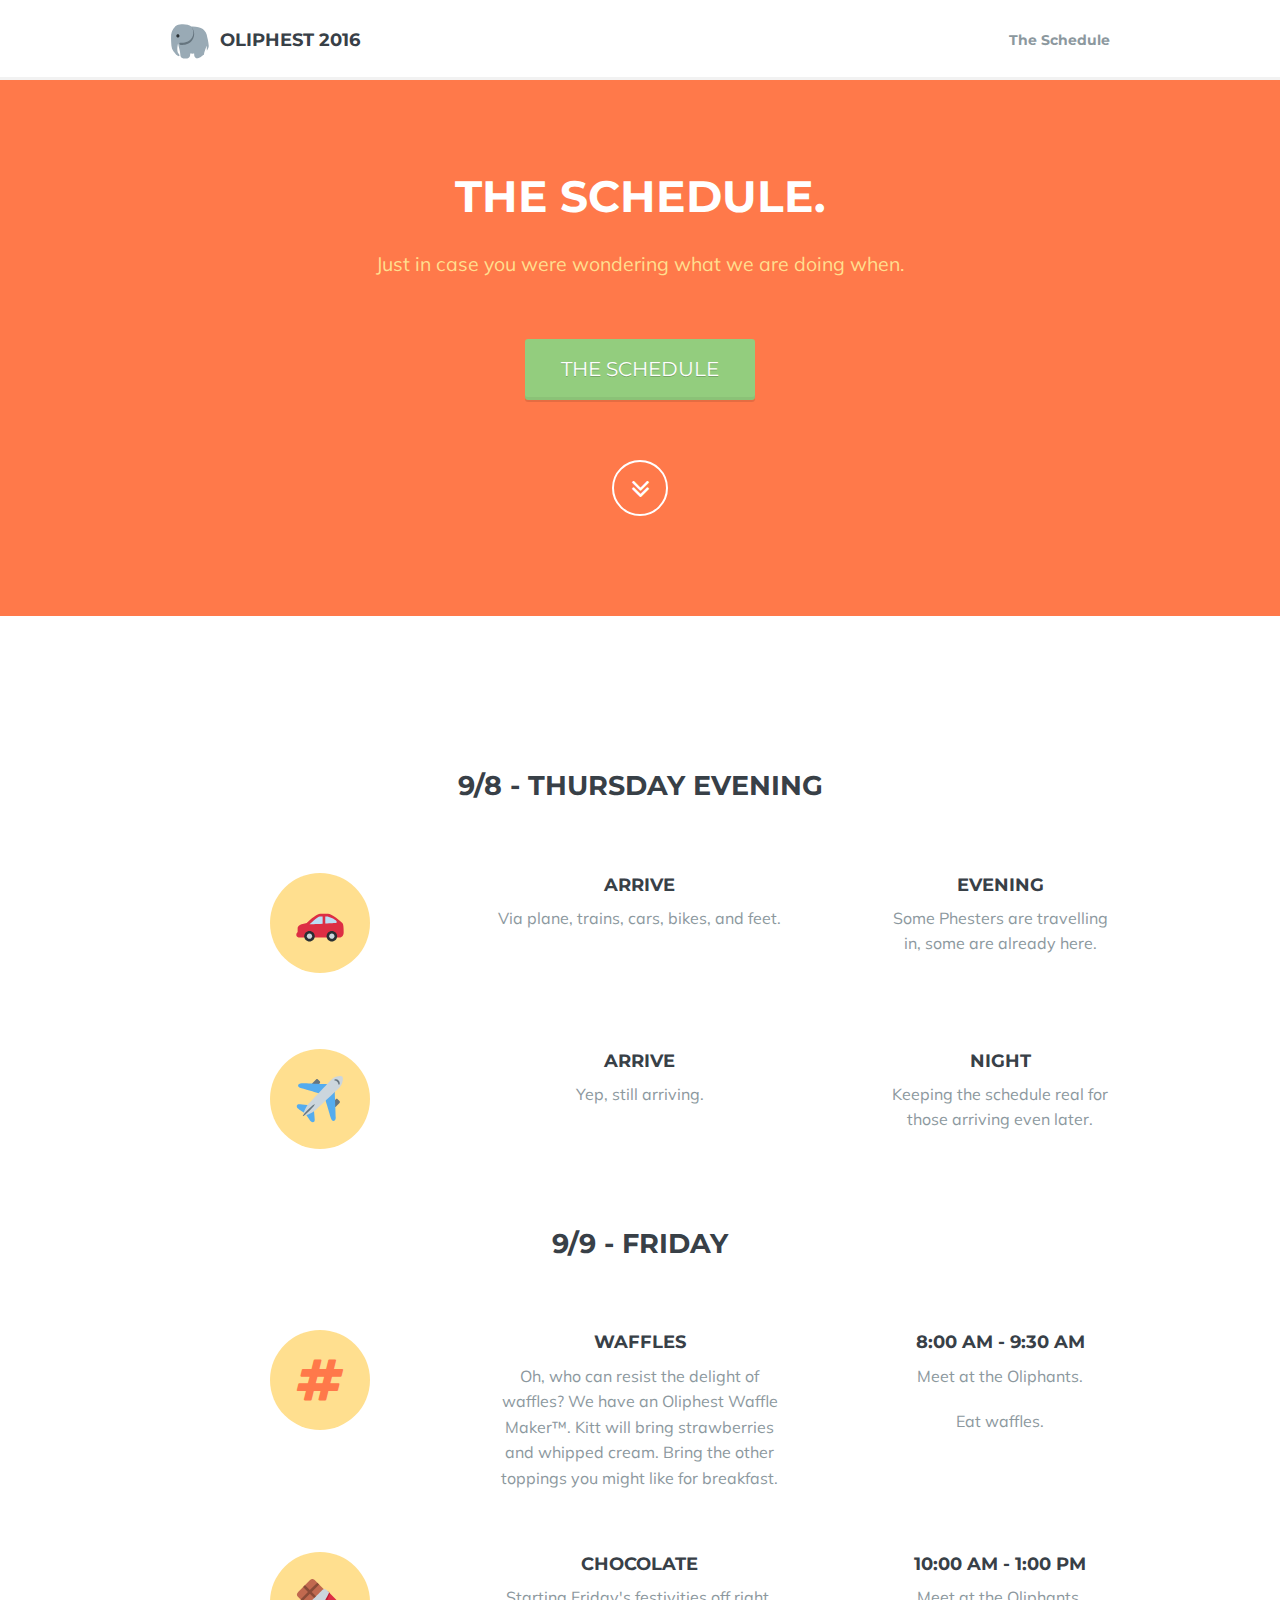
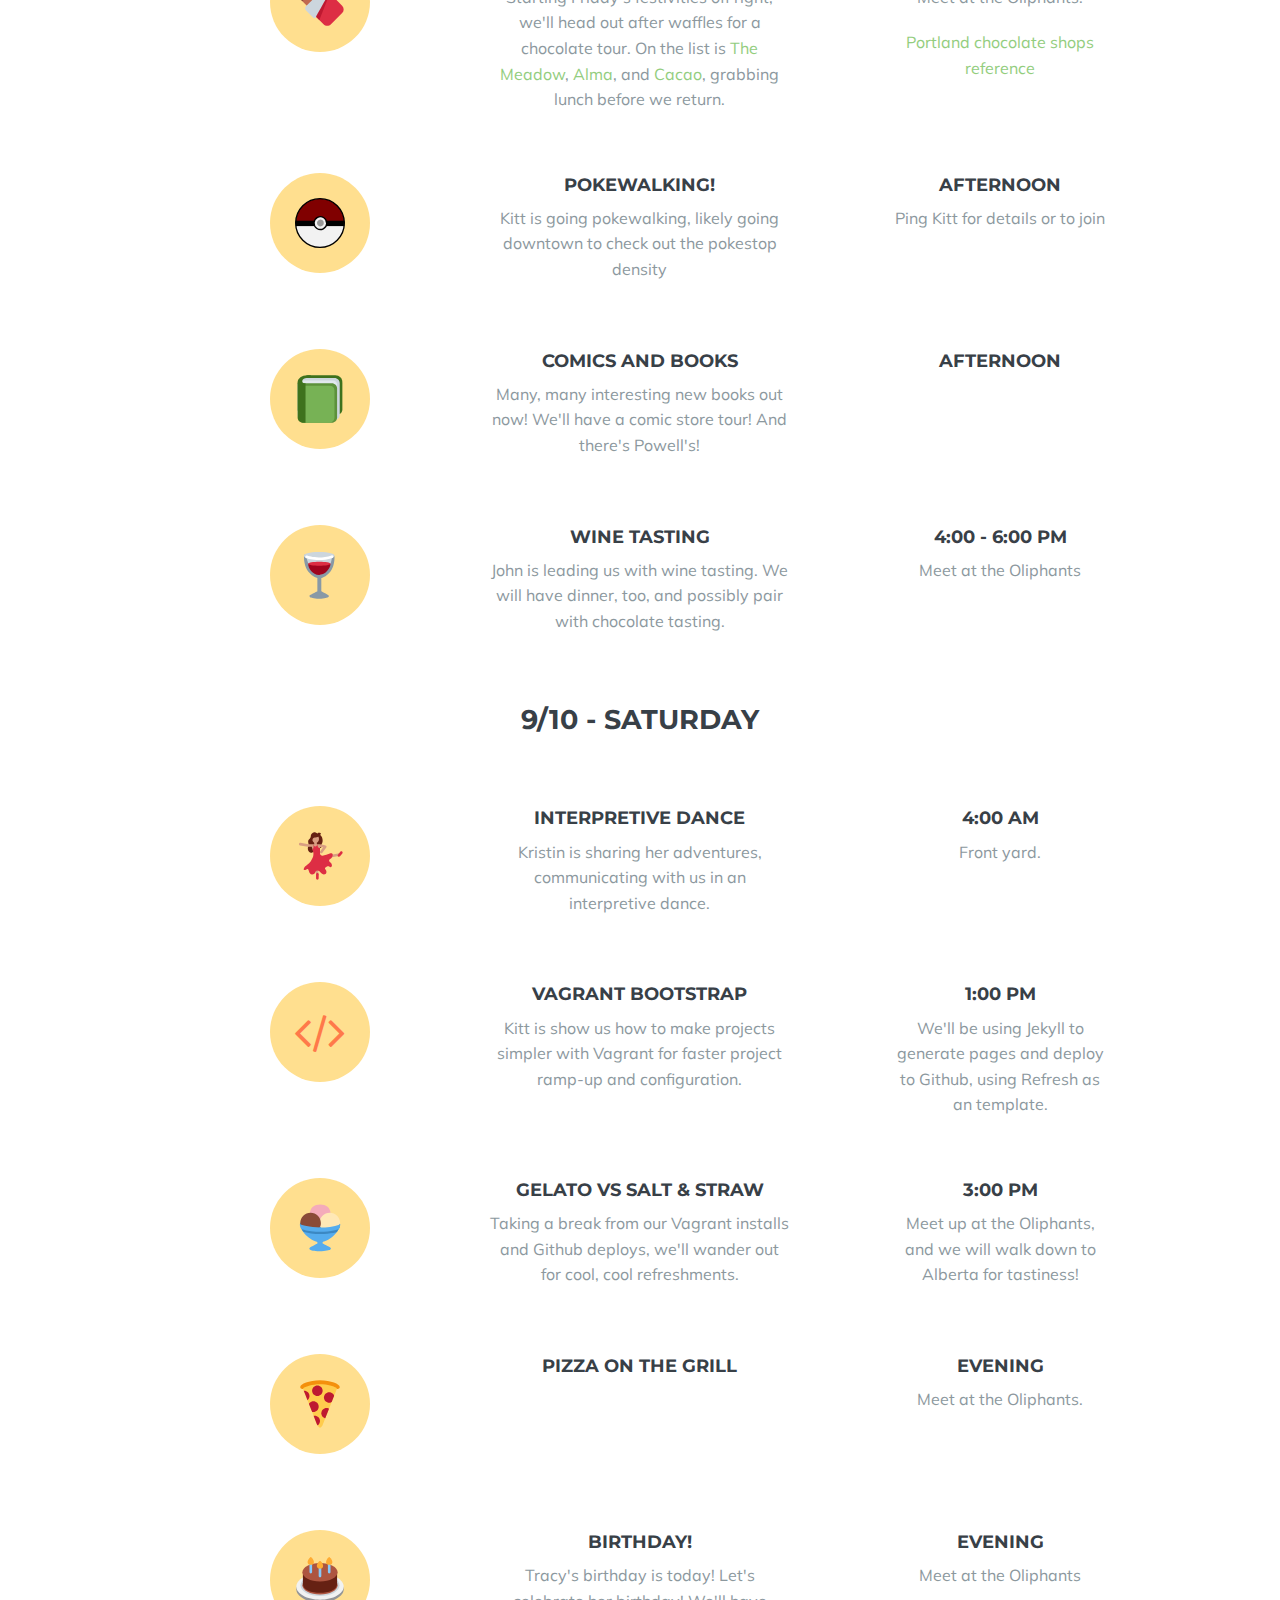
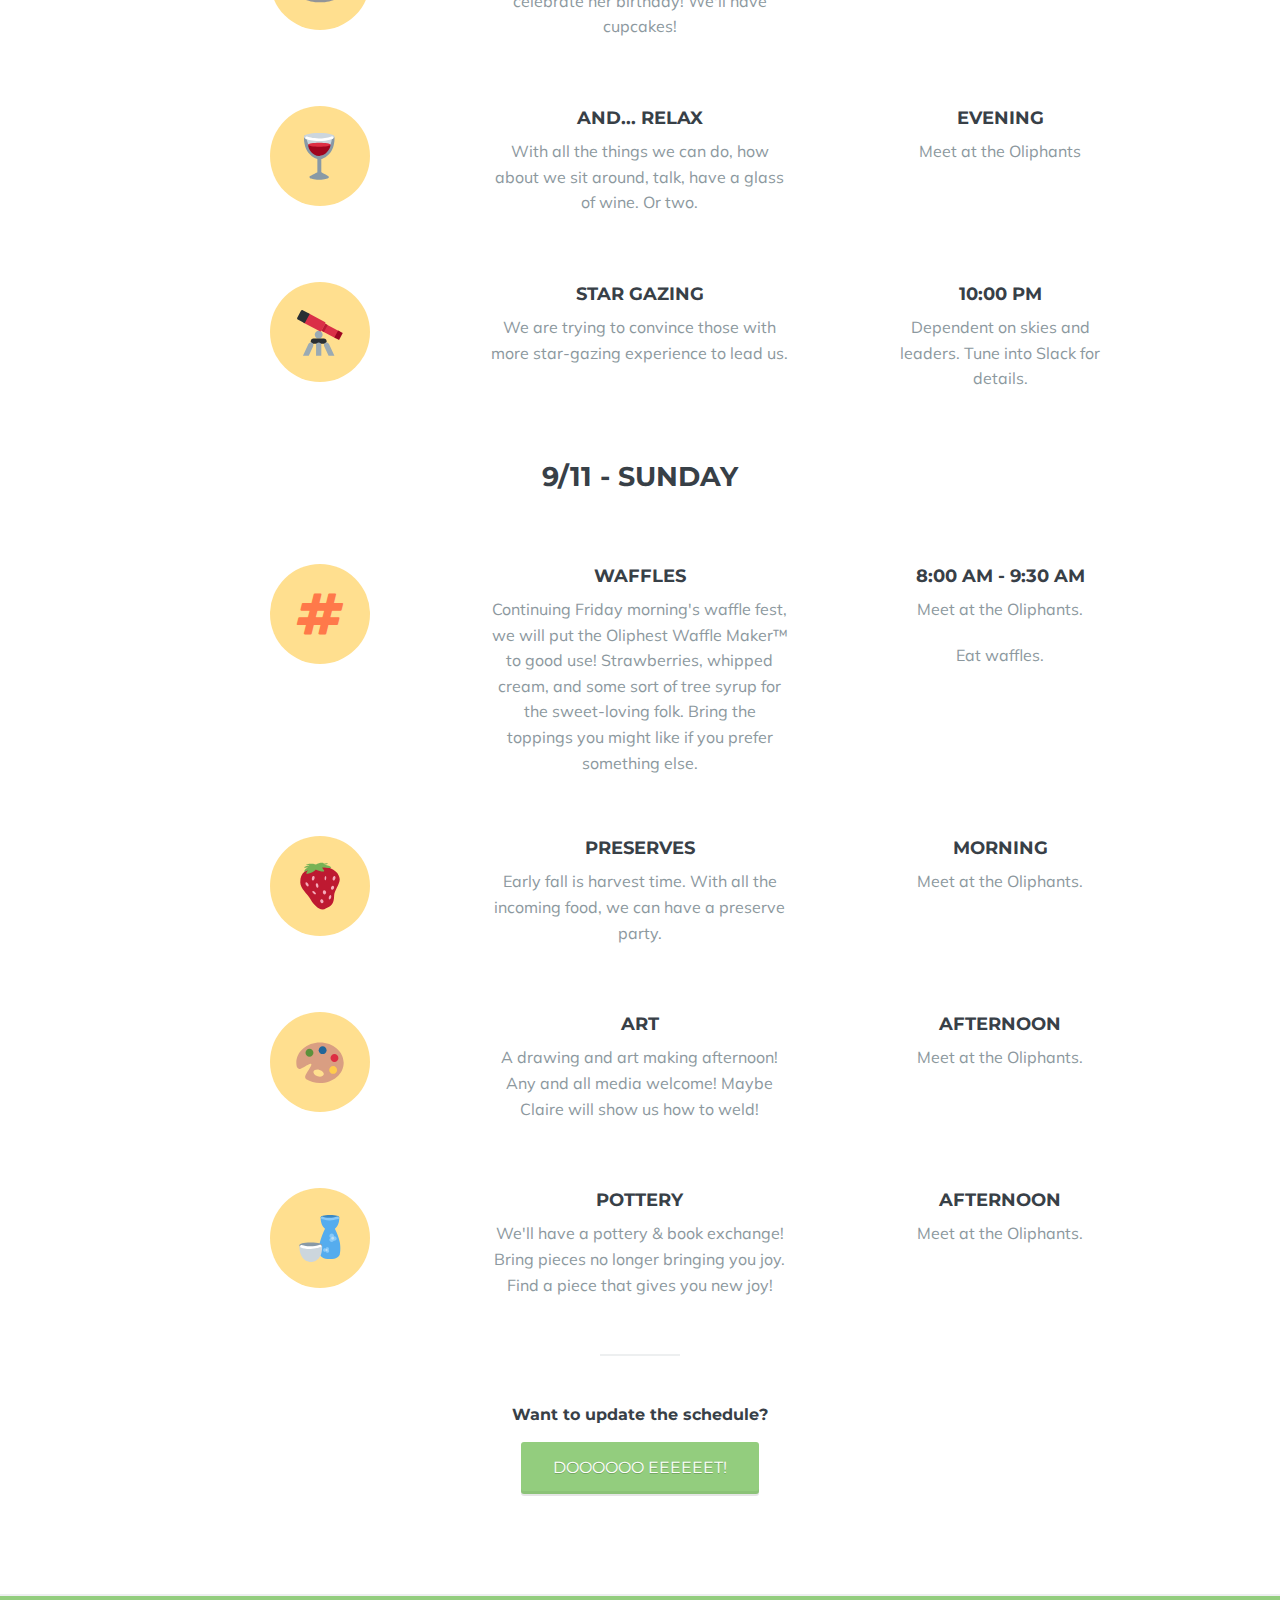
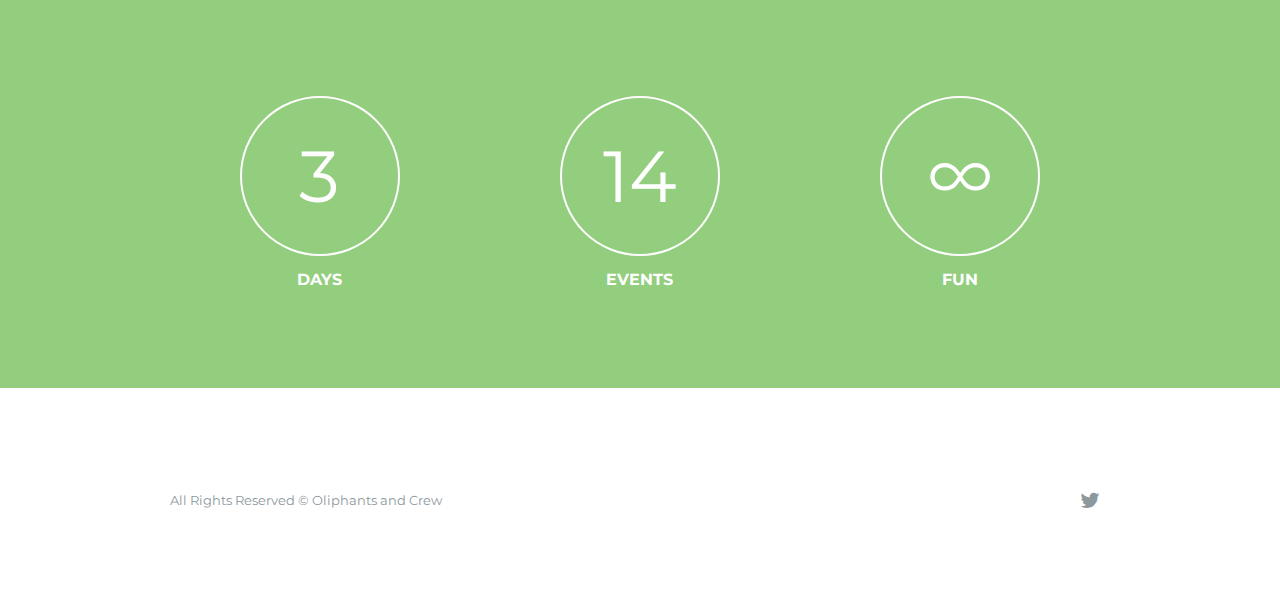
==== schedule.html @ c1245f60 "Starting point: Oliphest 2016 website" ====
<!doctype html>
<html class="no-js" lang="en">
<head>
  <meta charset="utf-8">
  <meta name="viewport" content="width=device-width, initial-scale=1.0">

  <title>Oliphest 2016</title>

  <link rel="stylesheet" href="/stylesheets/app.css">
  <link rel="stylesheet" href="/stylesheets/svg.css">
  <link href='http://fonts.googleapis.com/css?family=Muli:400,400italic|Montserrat:400,700' rel='stylesheet' type='text/css'>
  <link rel="stylesheet" href="fonts/font-awesome-4.3.0/css/font-awesome.min.css">
  <script src="js/vendor/modernizr.js"></script>
</head>
<body>
  <header class="header">
    <div class="row">
      <div class="small-12 columns">
        <a class="logo" href=".">
          <img src="/images/elephant.svg" alt="logo image">
          <span>Oliphest 2016</span>
        </a>
        <p class="tagline">The Schedule</p>
      </div>
    </div>
  </header>

  <section class="banner has-colored-bg">
    <div class="row">
      <div class="small-12 columns">
        <h1>The Schedule.</h1>

        <div class="row">
          <div class="medium-10 medium-centered columns">
            <p class="lead">
              Just in case you were wondering what we are doing when.<br />
            </p>
          </div>
        </div>

        <a class="large radius button" href="#schedule">The SCHEDULE</a>

        <a class="scroll-down-btn" href="#schedule">
          <span class="fa fa-angle-double-down"></span>
        </a>
      </div>
    </div>
  </section>

  <section id="schedule" class="section services text-center">
    <div class="row">
      <div class="medium-12 columns space-up">
        <h3>9/8 - Thursday Evening</h3>
      </div>
    </div>

    <div class="row">
      <div class="medium-4 columns space-up">
        <div class="round-icon">
          <span class="fa tw tw-car"></span>
        </div>
      </div>
      <div class="medium-4 columns space-up">
        <h5>Arrive</h5>
        <p>Via plane, trains, cars, bikes, and feet.</p>
      </div>
      <div class="medium-3 columns space-up">
        <h5>Evening</h5>
        <p>Some Phesters are travelling in, some are already here.</p>
      </div>
    </div>

    <div class="row">
      <div class="medium-4 columns space-up">
        <div class="round-icon">
          <span class="fa tw tw-airplane"></span>
        </div>
      </div>
      <div class="medium-4 columns space-up">
        <h5>Arrive</h5>
        <p>Yep, still arriving.</p>
      </div>
      <div class="medium-3 columns space-up">
        <h5>Night</h5>
        <p>Keeping the schedule real for those arriving even later.</p>
      </div>
    </div>


    <div class="row">
      <div class="medium-12 columns space-up">
        <h3>9/9 - Friday</h3>
        <p></p>
      </div>
    </div>

    <div class="row">
      <div class="medium-4 columns space-up">
        <div class="round-icon">
          <span class="fa fa-hashtag"></span>
        </div>
      </div>
      <div class="medium-4 columns space-up">
        <h5>Waffles</h5>
        <p>Oh, who can resist the delight of waffles?  We have an Oliphest Waffle Maker&trade;.  Kitt will bring strawberries and whipped cream.  Bring the other toppings you might like for breakfast.</p>
      </div>
      <div class="medium-3 columns space-up">
        <h5>8:00 am - 9:30 am</h5>
        <p>Meet at the Oliphants.</p>
        <p>Eat waffles.</p>
      </div>
    </div>

    <div class="row">
      <div class="medium-4 columns space-up">
        <div class="round-icon">
          <span class="fa tw tw-chocolate"></span>
        </div>
      </div>
      <div class="medium-4 columns space-up">
        <h5>Chocolate</h5>
        <p>Starting Friday's festivities off right, we'll head out after waffles for a chocolate tour.  On the list is <a href="http://themeadow.com/" target="_blank">The Meadow</a>, <a href="http://www.almachocolate.com/" target="_blank">Alma</a>, and <a href="https://cacaodrinkchocolate.com/" target="_blank">Cacao</a>, grabbing lunch before we return.</p>
      </div>
      <div class="medium-3 columns space-up">
        <h5>10:00 am - 1:00 pm</h5>
        <p>Meet at the Oliphants.</p>
        <p><a target="_blank" href="http://www.oregonlive.com/dining/index.ssf/2014/10/five_places_to_eat_chocolate_i.html">Portland chocolate shops reference</a></p>
      </div>
    </div>

    <div class="row">
      <div class="medium-4 columns space-up">
        <div class="round-icon">
          <span class="fa tw tw-pokeball"></span>
        </div>
      </div>
      <div class="medium-4 columns space-up">
        <h5>Pokewalking!</h5>
        <p>Kitt is going pokewalking, likely going downtown to check out the pokestop density</p>
      </div>
      <div class="medium-3 columns space-up">
        <h5>Afternoon</h5>
        <p>Ping Kitt for details or to join</p>
      </div>
    </div>

    <div class="row">
      <div class="medium-4 columns space-up">
        <div class="round-icon">
          <span class="fa tw tw-book"></span>
        </div>
      </div>
      <div class="medium-4 columns space-up">
        <h5>Comics and Books</h5>
        <p>Many, many interesting new books out now!  We'll have a comic store tour!  And there's Powell's!</p>
      </div>
      <div class="medium-3 columns space-up">
        <h5>Afternoon</h5>
        <p></p>
      </div>
    </div>

    <div class="row">
      <div class="medium-4 columns space-up">
        <div class="round-icon">
          <span class="fa tw tw-wine"></span>
        </div>
      </div>
      <div class="medium-4 columns space-up">
        <h5>Wine Tasting</h5>
        <p>John is leading us with wine tasting.  We will have dinner, too, and possibly pair with chocolate tasting.</p>
      </div>
      <div class="medium-3 columns space-up">
        <h5>4:00 - 6:00 pm</h5>
        <p>Meet at the Oliphants</p>
      </div>
    </div>

    <div class="row">
      <div class="medium-12 columns space-up">
        <h3>9/10 - Saturday</h3>
        <p></p>
      </div>
    </div>

    <div class="row">
      <div class="medium-4 columns space-up">
        <div class="round-icon">
          <span class="fa tw tw-dance"></span>
        </div>
      </div>
      <div class="medium-4 columns space-up">
        <h5>Interpretive Dance</h5>
        <p>Kristin is sharing her adventures, communicating with us in an interpretive dance.</p>
      </div>
      <div class="medium-3 columns space-up">
        <h5>4:00 am</h5>
        <p>Front yard.</p>
      </div>
    </div>

    <div class="row">
      <div class="medium-4 columns space-up">
        <div class="round-icon">
          <span class="fa fa-code"></span>
        </div>
      </div>
      <div class="medium-4 columns space-up">
        <h5>Vagrant Bootstrap</h5>
        <p>Kitt is show us how to make projects simpler with Vagrant for faster project ramp-up and configuration.</p>
      </div>
      <div class="medium-3 columns space-up">
        <h5>1:00 pm</h5>
        <p>We'll be using Jekyll to generate pages and deploy to Github, using Refresh as an template.</p>
      </div>
    </div>

    <div class="row">
      <div class="medium-4 columns space-up">
        <div class="round-icon">
          <span class="tw tw-icecream"></span>
        </div>
      </div>
      <div class="medium-4 columns space-up">
        <h5>Gelato vs Salt &amp; Straw</h5>
        <p>Taking a break from our Vagrant installs and Github deploys, we'll wander out for cool, cool refreshments.</p>
      </div>
      <div class="medium-3 columns space-up">
        <h5>3:00 pm</h5>
        <p>Meet up at the Oliphants, and we will walk down to Alberta for tastiness!</p>
      </div>
    </div>

    <div class="row">
      <div class="medium-4 columns space-up">
        <div class="round-icon">
          <span class="fa tw tw-pizza"></span>
        </div>
      </div>
      <div class="medium-4 columns space-up">
        <h5>Pizza on the Grill</h5>
        <p></p>
      </div>
      <div class="medium-3 columns space-up">
        <h5>Evening</h5>
        <p>Meet at the Oliphants.</p>
      </div>
    </div>

    <div class="row">
      <div class="medium-4 columns space-up">
        <div class="round-icon">
          <span class="fa tw tw-cake"></span>
        </div>
      </div>
      <div class="medium-4 columns space-up">
        <h5>Birthday!</h5>
        <p>Tracy's birthday is today! Let's celebrate her birthday!  We'll have cupcakes!</p>
      </div>
      <div class="medium-3 columns space-up">
        <h5>Evening</h5>
        <p>Meet at the Oliphants</p>
      </div>
    </div>

    <div class="row">
      <div class="medium-4 columns space-up">
        <div class="round-icon">
          <span class="fa tw tw-wine"></span>
        </div>
      </div>
      <div class="medium-4 columns space-up">
        <h5>And... Relax</h5>
        <p>With all the things we can do, how about we sit around, talk, have a glass of wine.  Or two.</p>
      </div>
      <div class="medium-3 columns space-up">
        <h5>Evening</h5>
        <p>Meet at the Oliphants</p>
      </div>
    </div>

    <div class="row">
      <div class="medium-4 columns space-up">
        <div class="round-icon">
          <span class="fa tw tw-stargazing"></span>
        </div>
      </div>
      <div class="medium-4 columns space-up">
        <h5>Star Gazing</h5>
        <p>We are trying to convince those with more star-gazing experience to lead us.</p>
      </div>
      <div class="medium-3 columns space-up">
        <h5>10:00 pm</h5>
        <p>Dependent on skies and leaders.  Tune into Slack for details.</p>
      </div>
    </div>

    <div class="row">
      <div class="medium-12 columns space-up">
        <h3>9/11 - Sunday</h3>
        <p></p>
      </div>
    </div>

    <div class="row">
      <div class="medium-4 columns space-up">
        <div class="round-icon">
          <span class="fa fa-hashtag"></span>
        </div>
      </div>
      <div class="medium-4 columns space-up">
        <h5>Waffles</h5>
        <p>Continuing Friday morning's waffle fest, we will put the Oliphest Waffle Maker&trade; to good use!  Strawberries, whipped cream, and some sort of tree syrup for the sweet-loving folk.  Bring the toppings you might like if you prefer something else.</p>
      </div>
      <div class="medium-3 columns space-up">
        <h5>8:00 am - 9:30 am</h5>
        <p>Meet at the Oliphants.</p>
        <p>Eat waffles.</p>
      </div>
    </div>

    <div class="row">
      <div class="medium-4 columns space-up">
        <div class="round-icon">
          <span class="fa tw tw-strawberry"></span>
        </div>
      </div>
      <div class="medium-4 columns space-up">
        <h5>Preserves</h5>
        <p>Early fall is harvest time.  With all the incoming food, we can have a preserve party.</p>
      </div>
      <div class="medium-3 columns space-up">
        <h5>Morning</h5>
        <p>Meet at the Oliphants.</p>
      </div>
    </div>

    <div class="row">
      <div class="medium-4 columns space-up">
        <div class="round-icon">
          <span class="fa tw tw-art"></span>
        </div>
      </div>
      <div class="medium-4 columns space-up">
        <h5>Art</h5>
        <p>A drawing and art making afternoon!  Any and all media welcome!  Maybe Claire will show us how to weld!</p>
      </div>
      <div class="medium-3 columns space-up">
        <h5>Afternoon</h5>
        <p>Meet at the Oliphants.</p>
      </div>
    </div>

    <div class="row">
      <div class="medium-4 columns space-up">
        <div class="round-icon">
          <span class="fa tw tw-pottery"></span>
        </div>
      </div>
      <div class="medium-4 columns space-up">
        <h5>Pottery</h5>
        <p>We'll have a pottery &amp; book exchange!<br />Bring pieces no longer bringing you joy.  Find a piece that gives you new joy!</p>
      </div>
      <div class="medium-3 columns space-up">
        <h5>Afternoon</h5>
        <p>Meet at the Oliphants.</p>
      </div>
    </div>

    <div class="row">
      <div class="medium-6 medium-centered columns">
        <h6 class="cta-header">Want to update the schedule?</h6>
        <a class="radius button" href="/#contact">Doooooo eeeeeet!</a>
      </div>
    </div>
  </section>

  <section class="stats has-colored-bg">
    <div class="row">
      <div class="medium-4 columns">
        <div class="number-circle"><span class="counter">3</span></div>
        <h6>Days</h6>
      </div>
      <div class="medium-4 columns">
        <div class="number-circle"><span class="counter">14</span></div>
        <h6>Events</h6>
      </div>
      <div class="medium-4 columns">
        <div class="number-circle"><span class="counter">&infin;</span></div>
        <h6>Fun</h6>
      </div>
    </div>
  </section>

  <footer>
    <div class="row">
      <div class="medium-6 medium-push-6 columns">
        <ul class="social">
          <li><a  target="_blank" href="https://twitter.com/oliphest"><i class="fa fa-twitter fa-lg"></i></a></li>
        </ul>
      </div>
      <div class="medium-6 medium-pull-6 columns">
        <p class="copyright">All Rights Reserved &copy; Oliphants and Crew</p>
      </div>
    </div>
  </footer>

  <script src="js/vendor/jquery.js"></script>
  <script src="js/foundation.min.js"></script>
  <script src="js/app.js"></script>
</body>
</html>
---- stylesheets/app.css ----
meta.foundation-version {
  font-family: "/5.5.1/";
}

meta.foundation-mq-small {
  font-family: "/only screen/";
  width: 0;
}

meta.foundation-mq-small-only {
  font-family: "/only screen and (max-width: 40em)/";
  width: 0;
}

meta.foundation-mq-medium {
  font-family: "/only screen and (min-width:40.0625em)/";
  width: 40.0625em;
}

meta.foundation-mq-medium-only {
  font-family: "/only screen and (min-width:40.0625em) and (max-width:64em)/";
  width: 40.0625em;
}

meta.foundation-mq-large {
  font-family: "/only screen and (min-width:64.0625em)/";
  width: 64.0625em;
}

meta.foundation-mq-large-only {
  font-family: "/only screen and (min-width:64.0625em) and (max-width:90em)/";
  width: 64.0625em;
}

meta.foundation-mq-xlarge {
  font-family: "/only screen and (min-width:90.0625em)/";
  width: 90.0625em;
}

meta.foundation-mq-xlarge-only {
  font-family: "/only screen and (min-width:90.0625em) and (max-width:120em)/";
  width: 90.0625em;
}

meta.foundation-mq-xxlarge {
  font-family: "/only screen and (min-width:120.0625em)/";
  width: 120.0625em;
}

meta.foundation-data-attribute-namespace {
  font-family: false;
}

html, body {
  height: 100%;
}

html {
  box-sizing: border-box;
}

*,
*:before,
*:after {
  -webkit-box-sizing: inherit;
  -moz-box-sizing: inherit;
  box-sizing: inherit;
}

html,
body {
  font-size: 100%;
}

body {
  background: #fff;
  color: #8c989e;
  cursor: auto;
  font-family: "Muli", "Source Sans Pro", "Lucida Grande", Tahoma, Verdana, Arial, sans-serif;
  font-style: normal;
  font-weight: normal;
  line-height: 1.5;
  margin: 0;
  padding: 0;
  position: relative;
}

a:hover {
  cursor: pointer;
}

img {
  max-width: 100%;
  height: auto;
}

img {
  -ms-interpolation-mode: bicubic;
}

#map_canvas img,
#map_canvas embed,
#map_canvas object,
.map_canvas img,
.map_canvas embed,
.map_canvas object,
.mqa-display img,
.mqa-display embed,
.mqa-display object {
  max-width: none !important;
}

.left {
  float: left !important;
}

.right {
  float: right !important;
}

.clearfix:before, .clearfix:after {
  content: " ";
  display: table;
}
.clearfix:after {
  clear: both;
}

.hide {
  display: none;
}

.invisible {
  visibility: hidden;
}

.antialiased {
  -webkit-font-smoothing: antialiased;
  -moz-osx-font-smoothing: grayscale;
}

img {
  display: inline-block;
  vertical-align: middle;
}

textarea {
  height: auto;
  min-height: 50px;
}

select {
  width: 100%;
}

button, .button {
  -webkit-appearance: none;
  -moz-appearance: none;
  border-radius: 0;
  border-style: solid;
  border-width: 0;
  cursor: pointer;
  font-family: "Montserrat", "Helvetica Neue", Helvetica, Roboto, Arial, sans-serif;
  font-weight: normal;
  line-height: normal;
  margin: 0 0 0;
  position: relative;
  text-align: center;
  text-decoration: none;
  display: inline-block;
  padding: 1rem 2rem 1.0625rem 2rem;
  font-size: 1rem;
  background-color: #93cd7e;
  border-color: #6bbb4e;
  color: #FFFFFF;
  transition: background-color 300ms ease-out;
}
button:hover, button:focus, .button:hover, .button:focus {
  background-color: #6bbb4e;
}
button:hover, button:focus, .button:hover, .button:focus {
  color: #FFFFFF;
}
button.secondary, .button.secondary {
  background-color: #edeff0;
  border-color: #b9c1c5;
  color: #333333;
}
button.secondary:hover, button.secondary:focus, .button.secondary:hover, .button.secondary:focus {
  background-color: #b9c1c5;
}
button.secondary:hover, button.secondary:focus, .button.secondary:hover, .button.secondary:focus {
  color: #333333;
}
button.success, .button.success {
  background-color: #43AC6A;
  border-color: #368a55;
  color: #FFFFFF;
}
button.success:hover, button.success:focus, .button.success:hover, .button.success:focus {
  background-color: #368a55;
}
button.success:hover, button.success:focus, .button.success:hover, .button.success:focus {
  color: #FFFFFF;
}
button.alert, .button.alert {
  background-color: #f04124;
  border-color: #cf2a0e;
  color: #FFFFFF;
}
button.alert:hover, button.alert:focus, .button.alert:hover, .button.alert:focus {
  background-color: #cf2a0e;
}
button.alert:hover, button.alert:focus, .button.alert:hover, .button.alert:focus {
  color: #FFFFFF;
}
button.warning, .button.warning {
  background-color: #f08a24;
  border-color: #cf6e0e;
  color: #FFFFFF;
}
button.warning:hover, button.warning:focus, .button.warning:hover, .button.warning:focus {
  background-color: #cf6e0e;
}
button.warning:hover, button.warning:focus, .button.warning:hover, .button.warning:focus {
  color: #FFFFFF;
}
button.info, .button.info {
  background-color: #a0d3e8;
  border-color: #61b6d9;
  color: #333333;
}
button.info:hover, button.info:focus, .button.info:hover, .button.info:focus {
  background-color: #61b6d9;
}
button.info:hover, button.info:focus, .button.info:hover, .button.info:focus {
  color: #FFFFFF;
}
button.large, .button.large {
  padding: 1.125rem 2.25rem 1.1875rem 2.25rem;
  font-size: 1.25rem;
}
button.small, .button.small {
  padding: 0.875rem 1.75rem 0.9375rem 1.75rem;
  font-size: 0.8125rem;
}
button.tiny, .button.tiny {
  padding: 0.625rem 1.25rem 0.6875rem 1.25rem;
  font-size: 0.6875rem;
}
button.expand, .button.expand {
  padding-left: 0;
  padding-right: 0;
  width: 100%;
}
button.left-align, .button.left-align {
  text-align: left;
  text-indent: 0.75rem;
}
button.right-align, .button.right-align {
  text-align: right;
  padding-right: 0.75rem;
}
button.radius, .button.radius {
  border-radius: 3px;
}
button.round, .button.round {
  border-radius: 1000px;
}
button.disabled, button[disabled], .button.disabled, .button[disabled] {
  background-color: #93cd7e;
  border-color: #6bbb4e;
  color: #FFFFFF;
  box-shadow: none;
  cursor: default;
  opacity: 0.7;
}
button.disabled:hover, button.disabled:focus, button[disabled]:hover, button[disabled]:focus, .button.disabled:hover, .button.disabled:focus, .button[disabled]:hover, .button[disabled]:focus {
  background-color: #6bbb4e;
}
button.disabled:hover, button.disabled:focus, button[disabled]:hover, button[disabled]:focus, .button.disabled:hover, .button.disabled:focus, .button[disabled]:hover, .button[disabled]:focus {
  color: #FFFFFF;
}
button.disabled:hover, button.disabled:focus, button[disabled]:hover, button[disabled]:focus, .button.disabled:hover, .button.disabled:focus, .button[disabled]:hover, .button[disabled]:focus {
  background-color: #93cd7e;
}
button.disabled.secondary, button[disabled].secondary, .button.disabled.secondary, .button[disabled].secondary {
  background-color: #edeff0;
  border-color: #b9c1c5;
  color: #333333;
  box-shadow: none;
  cursor: default;
  opacity: 0.7;
}
button.disabled.secondary:hover, button.disabled.secondary:focus, button[disabled].secondary:hover, button[disabled].secondary:focus, .button.disabled.secondary:hover, .button.disabled.secondary:focus, .button[disabled].secondary:hover, .button[disabled].secondary:focus {
  background-color: #b9c1c5;
}
button.disabled.secondary:hover, button.disabled.secondary:focus, button[disabled].secondary:hover, button[disabled].secondary:focus, .button.disabled.secondary:hover, .button.disabled.secondary:focus, .button[disabled].secondary:hover, .button[disabled].secondary:focus {
  color: #333333;
}
button.disabled.secondary:hover, button.disabled.secondary:focus, button[disabled].secondary:hover, button[disabled].secondary:focus, .button.disabled.secondary:hover, .button.disabled.secondary:focus, .button[disabled].secondary:hover, .button[disabled].secondary:focus {
  background-color: #edeff0;
}
button.disabled.success, button[disabled].success, .button.disabled.success, .button[disabled].success {
  background-color: #43AC6A;
  border-color: #368a55;
  color: #FFFFFF;
  box-shadow: none;
  cursor: default;
  opacity: 0.7;
}
button.disabled.success:hover, button.disabled.success:focus, button[disabled].success:hover, button[disabled].success:focus, .button.disabled.success:hover, .button.disabled.success:focus, .button[disabled].success:hover, .button[disabled].success:focus {
  background-color: #368a55;
}
button.disabled.success:hover, button.disabled.success:focus, button[disabled].success:hover, button[disabled].success:focus, .button.disabled.success:hover, .button.disabled.success:focus, .button[disabled].success:hover, .button[disabled].success:focus {
  color: #FFFFFF;
}
button.disabled.success:hover, button.disabled.success:focus, button[disabled].success:hover, button[disabled].success:focus, .button.disabled.success:hover, .button.disabled.success:focus, .button[disabled].success:hover, .button[disabled].success:focus {
  background-color: #43AC6A;
}
button.disabled.alert, button[disabled].alert, .button.disabled.alert, .button[disabled].alert {
  background-color: #f04124;
  border-color: #cf2a0e;
  color: #FFFFFF;
  box-shadow: none;
  cursor: default;
  opacity: 0.7;
}
button.disabled.alert:hover, button.disabled.alert:focus, button[disabled].alert:hover, button[disabled].alert:focus, .button.disabled.alert:hover, .button.disabled.alert:focus, .button[disabled].alert:hover, .button[disabled].alert:focus {
  background-color: #cf2a0e;
}
button.disabled.alert:hover, button.disabled.alert:focus, button[disabled].alert:hover, button[disabled].alert:focus, .button.disabled.alert:hover, .button.disabled.alert:focus, .button[disabled].alert:hover, .button[disabled].alert:focus {
  color: #FFFFFF;
}
button.disabled.alert:hover, button.disabled.alert:focus, button[disabled].alert:hover, button[disabled].alert:focus, .button.disabled.alert:hover, .button.disabled.alert:focus, .button[disabled].alert:hover, .button[disabled].alert:focus {
  background-color: #f04124;
}
button.disabled.warning, button[disabled].warning, .button.disabled.warning, .button[disabled].warning {
  background-color: #f08a24;
  border-color: #cf6e0e;
  color: #FFFFFF;
  box-shadow: none;
  cursor: default;
  opacity: 0.7;
}
button.disabled.warning:hover, button.disabled.warning:focus, button[disabled].warning:hover, button[disabled].warning:focus, .button.disabled.warning:hover, .button.disabled.warning:focus, .button[disabled].warning:hover, .button[disabled].warning:focus {
  background-color: #cf6e0e;
}
button.disabled.warning:hover, button.disabled.warning:focus, button[disabled].warning:hover, button[disabled].warning:focus, .button.disabled.warning:hover, .button.disabled.warning:focus, .button[disabled].warning:hover, .button[disabled].warning:focus {
  color: #FFFFFF;
}
button.disabled.warning:hover, button.disabled.warning:focus, button[disabled].warning:hover, button[disabled].warning:focus, .button.disabled.warning:hover, .button.disabled.warning:focus, .button[disabled].warning:hover, .button[disabled].warning:focus {
  background-color: #f08a24;
}
button.disabled.info, button[disabled].info, .button.disabled.info, .button[disabled].info {
  background-color: #a0d3e8;
  border-color: #61b6d9;
  color: #333333;
  box-shadow: none;
  cursor: default;
  opacity: 0.7;
}
button.disabled.info:hover, button.disabled.info:focus, button[disabled].info:hover, button[disabled].info:focus, .button.disabled.info:hover, .button.disabled.info:focus, .button[disabled].info:hover, .button[disabled].info:focus {
  background-color: #61b6d9;
}
button.disabled.info:hover, button.disabled.info:focus, button[disabled].info:hover, button[disabled].info:focus, .button.disabled.info:hover, .button.disabled.info:focus, .button[disabled].info:hover, .button[disabled].info:focus {
  color: #FFFFFF;
}
button.disabled.info:hover, button.disabled.info:focus, button[disabled].info:hover, button[disabled].info:focus, .button.disabled.info:hover, .button.disabled.info:focus, .button[disabled].info:hover, .button[disabled].info:focus {
  background-color: #a0d3e8;
}

button::-moz-focus-inner {
  border: 0;
  padding: 0;
}

@media only screen and (min-width: 40.0625em) {
  button, .button {
    display: inline-block;
  }
}
/* Standard Forms */
form {
  margin: 0 0 1rem;
}

/* Using forms within rows, we need to set some defaults */
form .row .row {
  margin: 0 -0.5rem;
}
form .row .row .column,
form .row .row .columns {
  padding: 0 0.5rem;
}
form .row .row.collapse {
  margin: 0;
}
form .row .row.collapse .column,
form .row .row.collapse .columns {
  padding: 0;
}
form .row .row.collapse input {
  -webkit-border-bottom-right-radius: 0;
  -webkit-border-top-right-radius: 0;
  border-bottom-right-radius: 0;
  border-top-right-radius: 0;
}
form .row input.column,
form .row input.columns,
form .row textarea.column,
form .row textarea.columns {
  padding-left: 0.5rem;
}

/* Label Styles */
label {
  color: #4d4d4d;
  cursor: pointer;
  display: block;
  font-size: 0.875rem;
  font-weight: normal;
  line-height: 1.5;
  margin-bottom: 0;
  /* Styles for required inputs */
}
label.right {
  float: none !important;
  text-align: right;
}
label.inline {
  margin: 0 0 1rem 0;
  padding: 0.5rem 0;
}
label small {
  text-transform: capitalize;
  color: #676767;
}

/* Attach elements to the beginning or end of an input */
.prefix,
.postfix {
  border-style: solid;
  border-width: 1px;
  display: block;
  font-size: 0.875rem;
  height: 2.4375rem;
  line-height: 2.4375rem;
  overflow: visible;
  padding-bottom: 0;
  padding-top: 0;
  position: relative;
  text-align: center;
  width: 100%;
  z-index: 2;
}

/* Adjust padding, alignment and radius if pre/post element is a button */
.postfix.button {
  border: none;
  padding-left: 0;
  padding-right: 0;
  padding-bottom: 0;
  padding-top: 0;
  text-align: center;
}

.prefix.button {
  border: none;
  padding-left: 0;
  padding-right: 0;
  padding-bottom: 0;
  padding-top: 0;
  text-align: center;
}

.prefix.button.radius {
  border-radius: 0;
  -webkit-border-bottom-left-radius: 3px;
  -webkit-border-top-left-radius: 3px;
  border-bottom-left-radius: 3px;
  border-top-left-radius: 3px;
}

.postfix.button.radius {
  border-radius: 0;
  -webkit-border-bottom-right-radius: 3px;
  -webkit-border-top-right-radius: 3px;
  border-bottom-right-radius: 3px;
  border-top-right-radius: 3px;
}

.prefix.button.round {
  border-radius: 0;
  -webkit-border-bottom-left-radius: 1000px;
  -webkit-border-top-left-radius: 1000px;
  border-bottom-left-radius: 1000px;
  border-top-left-radius: 1000px;
}

.postfix.button.round {
  border-radius: 0;
  -webkit-border-bottom-right-radius: 1000px;
  -webkit-border-top-right-radius: 1000px;
  border-bottom-right-radius: 1000px;
  border-top-right-radius: 1000px;
}

/* Separate prefix and postfix styles when on span or label so buttons keep their own */
span.prefix, label.prefix {
  background: #f2f2f2;
  border-right: none;
  color: #333333;
  border-color: #cccccc;
}

span.postfix, label.postfix {
  background: #f2f2f2;
  border-left: none;
  color: #333333;
  border-color: #cccccc;
}

/* We use this to get basic styling on all basic form elements */
input[type="text"], input[type="password"], input[type="date"], input[type="datetime"], input[type="datetime-local"], input[type="month"], input[type="week"], input[type="email"], input[type="number"], input[type="search"], input[type="tel"], input[type="time"], input[type="url"], input[type="color"], textarea {
  -webkit-appearance: none;
  -moz-appearance: none;
  border-radius: 0;
  background-color: #FFFFFF;
  border-style: solid;
  border-width: 0;
  border-color: #cccccc;
  box-shadow: inset 0 0 0 rgba(0, 0, 0, 0.1);
  color: rgba(0, 0, 0, 0.75);
  display: block;
  font-family: inherit;
  font-size: 1rem;
  height: 2.4375rem;
  margin: 0 0 1rem 0;
  padding: 0.5rem;
  width: 100%;
  -webkit-box-sizing: border-box;
  -moz-box-sizing: border-box;
  box-sizing: border-box;
  -webkit-transition: border-color 0.15s linear, background 0.15s linear;
  -moz-transition: border-color 0.15s linear, background 0.15s linear;
  -ms-transition: border-color 0.15s linear, background 0.15s linear;
  -o-transition: border-color 0.15s linear, background 0.15s linear;
  transition: border-color 0.15s linear, background 0.15s linear;
}
input[type="text"]:focus, input[type="password"]:focus, input[type="date"]:focus, input[type="datetime"]:focus, input[type="datetime-local"]:focus, input[type="month"]:focus, input[type="week"]:focus, input[type="email"]:focus, input[type="number"]:focus, input[type="search"]:focus, input[type="tel"]:focus, input[type="time"]:focus, input[type="url"]:focus, input[type="color"]:focus, textarea:focus {
  background: #fafafa;
  border-color: #999999;
  outline: none;
}
input[type="text"]:disabled, input[type="password"]:disabled, input[type="date"]:disabled, input[type="datetime"]:disabled, input[type="datetime-local"]:disabled, input[type="month"]:disabled, input[type="week"]:disabled, input[type="email"]:disabled, input[type="number"]:disabled, input[type="search"]:disabled, input[type="tel"]:disabled, input[type="time"]:disabled, input[type="url"]:disabled, input[type="color"]:disabled, textarea:disabled {
  background-color: #DDDDDD;
  cursor: default;
}
input[type="text"][disabled], input[type="text"][readonly], fieldset[disabled] input[type="text"], input[type="password"][disabled], input[type="password"][readonly], fieldset[disabled] input[type="password"], input[type="date"][disabled], input[type="date"][readonly], fieldset[disabled] input[type="date"], input[type="datetime"][disabled], input[type="datetime"][readonly], fieldset[disabled] input[type="datetime"], input[type="datetime-local"][disabled], input[type="datetime-local"][readonly], fieldset[disabled] input[type="datetime-local"], input[type="month"][disabled], input[type="month"][readonly], fieldset[disabled] input[type="month"], input[type="week"][disabled], input[type="week"][readonly], fieldset[disabled] input[type="week"], input[type="email"][disabled], input[type="email"][readonly], fieldset[disabled] input[type="email"], input[type="number"][disabled], input[type="number"][readonly], fieldset[disabled] input[type="number"], input[type="search"][disabled], input[type="search"][readonly], fieldset[disabled] input[type="search"], input[type="tel"][disabled], input[type="tel"][readonly], fieldset[disabled] input[type="tel"], input[type="time"][disabled], input[type="time"][readonly], fieldset[disabled] input[type="time"], input[type="url"][disabled], input[type="url"][readonly], fieldset[disabled] input[type="url"], input[type="color"][disabled], input[type="color"][readonly], fieldset[disabled] input[type="color"], textarea[disabled], textarea[readonly], fieldset[disabled] textarea {
  background-color: #DDDDDD;
  cursor: default;
}
input[type="text"].radius, input[type="password"].radius, input[type="date"].radius, input[type="datetime"].radius, input[type="datetime-local"].radius, input[type="month"].radius, input[type="week"].radius, input[type="email"].radius, input[type="number"].radius, input[type="search"].radius, input[type="tel"].radius, input[type="time"].radius, input[type="url"].radius, input[type="color"].radius, textarea.radius {
  border-radius: 3px;
}

form .row .prefix-radius.row.collapse input,
form .row .prefix-radius.row.collapse textarea,
form .row .prefix-radius.row.collapse select,
form .row .prefix-radius.row.collapse button {
  border-radius: 0;
  -webkit-border-bottom-right-radius: 3px;
  -webkit-border-top-right-radius: 3px;
  border-bottom-right-radius: 3px;
  border-top-right-radius: 3px;
}
form .row .prefix-radius.row.collapse .prefix {
  border-radius: 0;
  -webkit-border-bottom-left-radius: 3px;
  -webkit-border-top-left-radius: 3px;
  border-bottom-left-radius: 3px;
  border-top-left-radius: 3px;
}
form .row .postfix-radius.row.collapse input,
form .row .postfix-radius.row.collapse textarea,
form .row .postfix-radius.row.collapse select,
form .row .postfix-radius.row.collapse button {
  border-radius: 0;
  -webkit-border-bottom-left-radius: 3px;
  -webkit-border-top-left-radius: 3px;
  border-bottom-left-radius: 3px;
  border-top-left-radius: 3px;
}
form .row .postfix-radius.row.collapse .postfix {
  border-radius: 0;
  -webkit-border-bottom-right-radius: 3px;
  -webkit-border-top-right-radius: 3px;
  border-bottom-right-radius: 3px;
  border-top-right-radius: 3px;
}
form .row .prefix-round.row.collapse input,
form .row .prefix-round.row.collapse textarea,
form .row .prefix-round.row.collapse select,
form .row .prefix-round.row.collapse button {
  border-radius: 0;
  -webkit-border-bottom-right-radius: 1000px;
  -webkit-border-top-right-radius: 1000px;
  border-bottom-right-radius: 1000px;
  border-top-right-radius: 1000px;
}
form .row .prefix-round.row.collapse .prefix {
  border-radius: 0;
  -webkit-border-bottom-left-radius: 1000px;
  -webkit-border-top-left-radius: 1000px;
  border-bottom-left-radius: 1000px;
  border-top-left-radius: 1000px;
}
form .row .postfix-round.row.collapse input,
form .row .postfix-round.row.collapse textarea,
form .row .postfix-round.row.collapse select,
form .row .postfix-round.row.collapse button {
  border-radius: 0;
  -webkit-border-bottom-left-radius: 1000px;
  -webkit-border-top-left-radius: 1000px;
  border-bottom-left-radius: 1000px;
  border-top-left-radius: 1000px;
}
form .row .postfix-round.row.collapse .postfix {
  border-radius: 0;
  -webkit-border-bottom-right-radius: 1000px;
  -webkit-border-top-right-radius: 1000px;
  border-bottom-right-radius: 1000px;
  border-top-right-radius: 1000px;
}

input[type="submit"] {
  -webkit-appearance: none;
  -moz-appearance: none;
  border-radius: 0;
}

/* Respect enforced amount of rows for textarea */
textarea[rows] {
  height: auto;
}

/* Not allow resize out of parent */
textarea {
  max-width: 100%;
}

/* Add height value for select elements to match text input height */
select {
  -webkit-appearance: none !important;
  -moz-appearance: none !important;
  background-color: #FAFAFA;
  border-radius: 0;
  background-image: url([data-uri]);
  background-position: 100% center;
  background-repeat: no-repeat;
  border-style: solid;
  border-width: 0;
  border-color: #cccccc;
  color: rgba(0, 0, 0, 0.75);
  font-family: inherit;
  font-size: 1rem;
  line-height: normal;
  padding: 0.5rem;
  border-radius: 0;
  height: 2.4375rem;
}
select::-ms-expand {
  display: none;
}
select.radius {
  border-radius: 3px;
}
select:hover {
  background-color: #f3f3f3;
  border-color: #999999;
}
select:disabled {
  background-color: #DDDDDD;
  cursor: default;
}
select[multiple] {
  height: auto;
}

/* Adjust margin for form elements below */
input[type="file"],
input[type="checkbox"],
input[type="radio"],
select {
  margin: 0 0 1rem 0;
}

input[type="checkbox"] + label,
input[type="radio"] + label {
  display: inline-block;
  margin-left: 0.5rem;
  margin-right: 1rem;
  margin-bottom: 0;
  vertical-align: baseline;
}

/* Normalize file input width */
input[type="file"] {
  width: 100%;
}

/* HTML5 Number spinners settings */
/* We add basic fieldset styling */
fieldset {
  border: 1px solid #DDDDDD;
  margin: 1.125rem 0;
  padding: 1.25rem;
}
fieldset legend {
  background: #FFFFFF;
  font-weight: 700;
  margin-left: -0.1875rem;
  margin: 0;
  padding: 0 0.1875rem;
}

/* Error Handling */
[data-abide] .error small.error, [data-abide] .error span.error, [data-abide] span.error, [data-abide] small.error {
  display: block;
  font-size: 0.75rem;
  font-style: italic;
  font-weight: normal;
  margin-bottom: 1rem;
  margin-top: -1px;
  padding: 0.375rem 0.5625rem 0.5625rem;
  background: #f04124;
  color: #FFFFFF;
}
[data-abide] span.error, [data-abide] small.error {
  display: none;
}

span.error, small.error {
  display: block;
  font-size: 0.75rem;
  font-style: italic;
  font-weight: normal;
  margin-bottom: 1rem;
  margin-top: -1px;
  padding: 0.375rem 0.5625rem 0.5625rem;
  background: #f04124;
  color: #FFFFFF;
}

.error input,
.error textarea,
.error select {
  margin-bottom: 0;
}
.error input[type="checkbox"],
.error input[type="radio"] {
  margin-bottom: 1rem;
}
.error label,
.error label.error {
  color: #f04124;
}
.error small.error {
  display: block;
  font-size: 0.75rem;
  font-style: italic;
  font-weight: normal;
  margin-bottom: 1rem;
  margin-top: -1px;
  padding: 0.375rem 0.5625rem 0.5625rem;
  background: #f04124;
  color: #FFFFFF;
}
.error > label > small {
  background: transparent;
  color: #676767;
  display: inline;
  font-size: 60%;
  font-style: normal;
  margin: 0;
  padding: 0;
  text-transform: capitalize;
}
.error span.error-message {
  display: block;
}

input.error,
textarea.error,
select.error {
  margin-bottom: 0;
}

label.error {
  color: #f04124;
}

.row {
  margin: 0 auto;
  max-width: 60rem;
  width: 100%;
}
.row:before, .row:after {
  content: " ";
  display: table;
}
.row:after {
  clear: both;
}
.row.collapse > .column,
.row.collapse > .columns {
  padding-left: 0;
  padding-right: 0;
}
.row.collapse .row {
  margin-left: 0;
  margin-right: 0;
}
.row .row {
  margin: 0 -0.625rem;
  max-width: none;
  width: auto;
}
.row .row:before, .row .row:after {
  content: " ";
  display: table;
}
.row .row:after {
  clear: both;
}
.row .row.collapse {
  margin: 0;
  max-width: none;
  width: auto;
}
.row .row.collapse:before, .row .row.collapse:after {
  content: " ";
  display: table;
}
.row .row.collapse:after {
  clear: both;
}

.column,
.columns {
  padding-left: 0.625rem;
  padding-right: 0.625rem;
  width: 100%;
  float: left;
}

[class*="column"] + [class*="column"]:last-child {
  float: right;
}

[class*="column"] + [class*="column"].end {
  float: left;
}

@media only screen {
  .small-push-0 {
    position: relative;
    left: 0;
    right: auto;
  }

  .small-pull-0 {
    position: relative;
    right: 0;
    left: auto;
  }

  .small-push-1 {
    position: relative;
    left: 8.33333%;
    right: auto;
  }

  .small-pull-1 {
    position: relative;
    right: 8.33333%;
    left: auto;
  }

  .small-push-2 {
    position: relative;
    left: 16.66667%;
    right: auto;
  }

  .small-pull-2 {
    position: relative;
    right: 16.66667%;
    left: auto;
  }

  .small-push-3 {
    position: relative;
    left: 25%;
    right: auto;
  }

  .small-pull-3 {
    position: relative;
    right: 25%;
    left: auto;
  }

  .small-push-4 {
    position: relative;
    left: 33.33333%;
    right: auto;
  }

  .small-pull-4 {
    position: relative;
    right: 33.33333%;
    left: auto;
  }

  .small-push-5 {
    position: relative;
    left: 41.66667%;
    right: auto;
  }

  .small-pull-5 {
    position: relative;
    right: 41.66667%;
    left: auto;
  }

  .small-push-6 {
    position: relative;
    left: 50%;
    right: auto;
  }

  .small-pull-6 {
    position: relative;
    right: 50%;
    left: auto;
  }

  .small-push-7 {
    position: relative;
    left: 58.33333%;
    right: auto;
  }

  .small-pull-7 {
    position: relative;
    right: 58.33333%;
    left: auto;
  }

  .small-push-8 {
    position: relative;
    left: 66.66667%;
    right: auto;
  }

  .small-pull-8 {
    position: relative;
    right: 66.66667%;
    left: auto;
  }

  .small-push-9 {
    position: relative;
    left: 75%;
    right: auto;
  }

  .small-pull-9 {
    position: relative;
    right: 75%;
    left: auto;
  }

  .small-push-10 {
    position: relative;
    left: 83.33333%;
    right: auto;
  }

  .small-pull-10 {
    position: relative;
    right: 83.33333%;
    left: auto;
  }

  .small-push-11 {
    position: relative;
    left: 91.66667%;
    right: auto;
  }

  .small-pull-11 {
    position: relative;
    right: 91.66667%;
    left: auto;
  }

  .column,
  .columns {
    position: relative;
    padding-left: 0.625rem;
    padding-right: 0.625rem;
    float: left;
  }

  .small-1 {
    width: 8.33333%;
  }

  .small-2 {
    width: 16.66667%;
  }

  .small-3 {
    width: 25%;
  }

  .small-4 {
    width: 33.33333%;
  }

  .small-5 {
    width: 41.66667%;
  }

  .small-6 {
    width: 50%;
  }

  .small-7 {
    width: 58.33333%;
  }

  .small-8 {
    width: 66.66667%;
  }

  .small-9 {
    width: 75%;
  }

  .small-10 {
    width: 83.33333%;
  }

  .small-11 {
    width: 91.66667%;
  }

  .small-12 {
    width: 100%;
  }

  .small-offset-0 {
    margin-left: 0 !important;
  }

  .small-offset-1 {
    margin-left: 8.33333% !important;
  }

  .small-offset-2 {
    margin-left: 16.66667% !important;
  }

  .small-offset-3 {
    margin-left: 25% !important;
  }

  .small-offset-4 {
    margin-left: 33.33333% !important;
  }

  .small-offset-5 {
    margin-left: 41.66667% !important;
  }

  .small-offset-6 {
    margin-left: 50% !important;
  }

  .small-offset-7 {
    margin-left: 58.33333% !important;
  }

  .small-offset-8 {
    margin-left: 66.66667% !important;
  }

  .small-offset-9 {
    margin-left: 75% !important;
  }

  .small-offset-10 {
    margin-left: 83.33333% !important;
  }

  .small-offset-11 {
    margin-left: 91.66667% !important;
  }

  .small-reset-order {
    float: left;
    left: auto;
    margin-left: 0;
    margin-right: 0;
    right: auto;
  }

  .column.small-centered,
  .columns.small-centered {
    margin-left: auto;
    margin-right: auto;
    float: none;
  }

  .column.small-uncentered,
  .columns.small-uncentered {
    float: left;
    margin-left: 0;
    margin-right: 0;
  }

  .column.small-centered:last-child,
  .columns.small-centered:last-child {
    float: none;
  }

  .column.small-uncentered:last-child,
  .columns.small-uncentered:last-child {
    float: left;
  }

  .column.small-uncentered.opposite,
  .columns.small-uncentered.opposite {
    float: right;
  }

  .row.small-collapse > .column,
  .row.small-collapse > .columns {
    padding-left: 0;
    padding-right: 0;
  }
  .row.small-collapse .row {
    margin-left: 0;
    margin-right: 0;
  }
  .row.small-uncollapse > .column,
  .row.small-uncollapse > .columns {
    padding-left: 0.625rem;
    padding-right: 0.625rem;
    float: left;
  }
}
@media only screen and (min-width: 40.0625em) {
  .medium-push-0 {
    position: relative;
    left: 0;
    right: auto;
  }

  .medium-pull-0 {
    position: relative;
    right: 0;
    left: auto;
  }

  .medium-push-1 {
    position: relative;
    left: 8.33333%;
    right: auto;
  }

  .medium-pull-1 {
    position: relative;
    right: 8.33333%;
    left: auto;
  }

  .medium-push-2 {
    position: relative;
    left: 16.66667%;
    right: auto;
  }

  .medium-pull-2 {
    position: relative;
    right: 16.66667%;
    left: auto;
  }

  .medium-push-3 {
    position: relative;
    left: 25%;
    right: auto;
  }

  .medium-pull-3 {
    position: relative;
    right: 25%;
    left: auto;
  }

  .medium-push-4 {
    position: relative;
    left: 33.33333%;
    right: auto;
  }

  .medium-pull-4 {
    position: relative;
    right: 33.33333%;
    left: auto;
  }

  .medium-push-5 {
    position: relative;
    left: 41.66667%;
    right: auto;
  }

  .medium-pull-5 {
    position: relative;
    right: 41.66667%;
    left: auto;
  }

  .medium-push-6 {
    position: relative;
    left: 50%;
    right: auto;
  }

  .medium-pull-6 {
    position: relative;
    right: 50%;
    left: auto;
  }

  .medium-push-7 {
    position: relative;
    left: 58.33333%;
    right: auto;
  }

  .medium-pull-7 {
    position: relative;
    right: 58.33333%;
    left: auto;
  }

  .medium-push-8 {
    position: relative;
    left: 66.66667%;
    right: auto;
  }

  .medium-pull-8 {
    position: relative;
    right: 66.66667%;
    left: auto;
  }

  .medium-push-9 {
    position: relative;
    left: 75%;
    right: auto;
  }

  .medium-pull-9 {
    position: relative;
    right: 75%;
    left: auto;
  }

  .medium-push-10 {
    position: relative;
    left: 83.33333%;
    right: auto;
  }

  .medium-pull-10 {
    position: relative;
    right: 83.33333%;
    left: auto;
  }

  .medium-push-11 {
    position: relative;
    left: 91.66667%;
    right: auto;
  }

  .medium-pull-11 {
    position: relative;
    right: 91.66667%;
    left: auto;
  }

  .column,
  .columns {
    position: relative;
    padding-left: 0.625rem;
    padding-right: 0.625rem;
    float: left;
  }

  .medium-1 {
    width: 8.33333%;
  }

  .medium-2 {
    width: 16.66667%;
  }

  .medium-3 {
    width: 25%;
  }

  .medium-4 {
    width: 33.33333%;
  }

  .medium-5 {
    width: 41.66667%;
  }

  .medium-6 {
    width: 50%;
  }

  .medium-7 {
    width: 58.33333%;
  }

  .medium-8 {
    width: 66.66667%;
  }

  .medium-9 {
    width: 75%;
  }

  .medium-10 {
    width: 83.33333%;
  }

  .medium-11 {
    width: 91.66667%;
  }

  .medium-12 {
    width: 100%;
  }

  .medium-offset-0 {
    margin-left: 0 !important;
  }

  .medium-offset-1 {
    margin-left: 8.33333% !important;
  }

  .medium-offset-2 {
    margin-left: 16.66667% !important;
  }

  .medium-offset-3 {
    margin-left: 25% !important;
  }

  .medium-offset-4 {
    margin-left: 33.33333% !important;
  }

  .medium-offset-5 {
    margin-left: 41.66667% !important;
  }

  .medium-offset-6 {
    margin-left: 50% !important;
  }

  .medium-offset-7 {
    margin-left: 58.33333% !important;
  }

  .medium-offset-8 {
    margin-left: 66.66667% !important;
  }

  .medium-offset-9 {
    margin-left: 75% !important;
  }

  .medium-offset-10 {
    margin-left: 83.33333% !important;
  }

  .medium-offset-11 {
    margin-left: 91.66667% !important;
  }

  .medium-reset-order {
    float: left;
    left: auto;
    margin-left: 0;
    margin-right: 0;
    right: auto;
  }

  .column.medium-centered,
  .columns.medium-centered {
    margin-left: auto;
    margin-right: auto;
    float: none;
  }

  .column.medium-uncentered,
  .columns.medium-uncentered {
    float: left;
    margin-left: 0;
    margin-right: 0;
  }

  .column.medium-centered:last-child,
  .columns.medium-centered:last-child {
    float: none;
  }

  .column.medium-uncentered:last-child,
  .columns.medium-uncentered:last-child {
    float: left;
  }

  .column.medium-uncentered.opposite,
  .columns.medium-uncentered.opposite {
    float: right;
  }

  .row.medium-collapse > .column,
  .row.medium-collapse > .columns {
    padding-left: 0;
    padding-right: 0;
  }
  .row.medium-collapse .row {
    margin-left: 0;
    margin-right: 0;
  }
  .row.medium-uncollapse > .column,
  .row.medium-uncollapse > .columns {
    padding-left: 0.625rem;
    padding-right: 0.625rem;
    float: left;
  }

  .push-0 {
    position: relative;
    left: 0;
    right: auto;
  }

  .pull-0 {
    position: relative;
    right: 0;
    left: auto;
  }

  .push-1 {
    position: relative;
    left: 8.33333%;
    right: auto;
  }

  .pull-1 {
    position: relative;
    right: 8.33333%;
    left: auto;
  }

  .push-2 {
    position: relative;
    left: 16.66667%;
    right: auto;
  }

  .pull-2 {
    position: relative;
    right: 16.66667%;
    left: auto;
  }

  .push-3 {
    position: relative;
    left: 25%;
    right: auto;
  }

  .pull-3 {
    position: relative;
    right: 25%;
    left: auto;
  }

  .push-4 {
    position: relative;
    left: 33.33333%;
    right: auto;
  }

  .pull-4 {
    position: relative;
    right: 33.33333%;
    left: auto;
  }

  .push-5 {
    position: relative;
    left: 41.66667%;
    right: auto;
  }

  .pull-5 {
    position: relative;
    right: 41.66667%;
    left: auto;
  }

  .push-6 {
    position: relative;
    left: 50%;
    right: auto;
  }

  .pull-6 {
    position: relative;
    right: 50%;
    left: auto;
  }

  .push-7 {
    position: relative;
    left: 58.33333%;
    right: auto;
  }

  .pull-7 {
    position: relative;
    right: 58.33333%;
    left: auto;
  }

  .push-8 {
    position: relative;
    left: 66.66667%;
    right: auto;
  }

  .pull-8 {
    position: relative;
    right: 66.66667%;
    left: auto;
  }

  .push-9 {
    position: relative;
    left: 75%;
    right: auto;
  }

  .pull-9 {
    position: relative;
    right: 75%;
    left: auto;
  }

  .push-10 {
    position: relative;
    left: 83.33333%;
    right: auto;
  }

  .pull-10 {
    position: relative;
    right: 83.33333%;
    left: auto;
  }

  .push-11 {
    position: relative;
    left: 91.66667%;
    right: auto;
  }

  .pull-11 {
    position: relative;
    right: 91.66667%;
    left: auto;
  }
}
@media only screen and (min-width: 64.0625em) {
  .large-push-0 {
    position: relative;
    left: 0;
    right: auto;
  }

  .large-pull-0 {
    position: relative;
    right: 0;
    left: auto;
  }

  .large-push-1 {
    position: relative;
    left: 8.33333%;
    right: auto;
  }

  .large-pull-1 {
    position: relative;
    right: 8.33333%;
    left: auto;
  }

  .large-push-2 {
    position: relative;
    left: 16.66667%;
    right: auto;
  }

  .large-pull-2 {
    position: relative;
    right: 16.66667%;
    left: auto;
  }

  .large-push-3 {
    position: relative;
    left: 25%;
    right: auto;
  }

  .large-pull-3 {
    position: relative;
    right: 25%;
    left: auto;
  }

  .large-push-4 {
    position: relative;
    left: 33.33333%;
    right: auto;
  }

  .large-pull-4 {
    position: relative;
    right: 33.33333%;
    left: auto;
  }

  .large-push-5 {
    position: relative;
    left: 41.66667%;
    right: auto;
  }

  .large-pull-5 {
    position: relative;
    right: 41.66667%;
    left: auto;
  }

  .large-push-6 {
    position: relative;
    left: 50%;
    right: auto;
  }

  .large-pull-6 {
    position: relative;
    right: 50%;
    left: auto;
  }

  .large-push-7 {
    position: relative;
    left: 58.33333%;
    right: auto;
  }

  .large-pull-7 {
    position: relative;
    right: 58.33333%;
    left: auto;
  }

  .large-push-8 {
    position: relative;
    left: 66.66667%;
    right: auto;
  }

  .large-pull-8 {
    position: relative;
    right: 66.66667%;
    left: auto;
  }

  .large-push-9 {
    position: relative;
    left: 75%;
    right: auto;
  }

  .large-pull-9 {
    position: relative;
    right: 75%;
    left: auto;
  }

  .large-push-10 {
    position: relative;
    left: 83.33333%;
    right: auto;
  }

  .large-pull-10 {
    position: relative;
    right: 83.33333%;
    left: auto;
  }

  .large-push-11 {
    position: relative;
    left: 91.66667%;
    right: auto;
  }

  .large-pull-11 {
    position: relative;
    right: 91.66667%;
    left: auto;
  }

  .column,
  .columns {
    position: relative;
    padding-left: 0.625rem;
    padding-right: 0.625rem;
    float: left;
  }

  .large-1 {
    width: 8.33333%;
  }

  .large-2 {
    width: 16.66667%;
  }

  .large-3 {
    width: 25%;
  }

  .large-4 {
    width: 33.33333%;
  }

  .large-5 {
    width: 41.66667%;
  }

  .large-6 {
    width: 50%;
  }

  .large-7 {
    width: 58.33333%;
  }

  .large-8 {
    width: 66.66667%;
  }

  .large-9 {
    width: 75%;
  }

  .large-10 {
    width: 83.33333%;
  }

  .large-11 {
    width: 91.66667%;
  }

  .large-12 {
    width: 100%;
  }

  .large-offset-0 {
    margin-left: 0 !important;
  }

  .large-offset-1 {
    margin-left: 8.33333% !important;
  }

  .large-offset-2 {
    margin-left: 16.66667% !important;
  }

  .large-offset-3 {
    margin-left: 25% !important;
  }

  .large-offset-4 {
    margin-left: 33.33333% !important;
  }

  .large-offset-5 {
    margin-left: 41.66667% !important;
  }

  .large-offset-6 {
    margin-left: 50% !important;
  }

  .large-offset-7 {
    margin-left: 58.33333% !important;
  }

  .large-offset-8 {
    margin-left: 66.66667% !important;
  }

  .large-offset-9 {
    margin-left: 75% !important;
  }

  .large-offset-10 {
    margin-left: 83.33333% !important;
  }

  .large-offset-11 {
    margin-left: 91.66667% !important;
  }

  .large-reset-order {
    float: left;
    left: auto;
    margin-left: 0;
    margin-right: 0;
    right: auto;
  }

  .column.large-centered,
  .columns.large-centered {
    margin-left: auto;
    margin-right: auto;
    float: none;
  }

  .column.large-uncentered,
  .columns.large-uncentered {
    float: left;
    margin-left: 0;
    margin-right: 0;
  }

  .column.large-centered:last-child,
  .columns.large-centered:last-child {
    float: none;
  }

  .column.large-uncentered:last-child,
  .columns.large-uncentered:last-child {
    float: left;
  }

  .column.large-uncentered.opposite,
  .columns.large-uncentered.opposite {
    float: right;
  }

  .row.large-collapse > .column,
  .row.large-collapse > .columns {
    padding-left: 0;
    padding-right: 0;
  }
  .row.large-collapse .row {
    margin-left: 0;
    margin-right: 0;
  }
  .row.large-uncollapse > .column,
  .row.large-uncollapse > .columns {
    padding-left: 0.625rem;
    padding-right: 0.625rem;
    float: left;
  }

  .push-0 {
    position: relative;
    left: 0;
    right: auto;
  }

  .pull-0 {
    position: relative;
    right: 0;
    left: auto;
  }

  .push-1 {
    position: relative;
    left: 8.33333%;
    right: auto;
  }

  .pull-1 {
    position: relative;
    right: 8.33333%;
    left: auto;
  }

  .push-2 {
    position: relative;
    left: 16.66667%;
    right: auto;
  }

  .pull-2 {
    position: relative;
    right: 16.66667%;
    left: auto;
  }

  .push-3 {
    position: relative;
    left: 25%;
    right: auto;
  }

  .pull-3 {
    position: relative;
    right: 25%;
    left: auto;
  }

  .push-4 {
    position: relative;
    left: 33.33333%;
    right: auto;
  }

  .pull-4 {
    position: relative;
    right: 33.33333%;
    left: auto;
  }

  .push-5 {
    position: relative;
    left: 41.66667%;
    right: auto;
  }

  .pull-5 {
    position: relative;
    right: 41.66667%;
    left: auto;
  }

  .push-6 {
    position: relative;
    left: 50%;
    right: auto;
  }

  .pull-6 {
    position: relative;
    right: 50%;
    left: auto;
  }

  .push-7 {
    position: relative;
    left: 58.33333%;
    right: auto;
  }

  .pull-7 {
    position: relative;
    right: 58.33333%;
    left: auto;
  }

  .push-8 {
    position: relative;
    left: 66.66667%;
    right: auto;
  }

  .pull-8 {
    position: relative;
    right: 66.66667%;
    left: auto;
  }

  .push-9 {
    position: relative;
    left: 75%;
    right: auto;
  }

  .pull-9 {
    position: relative;
    right: 75%;
    left: auto;
  }

  .push-10 {
    position: relative;
    left: 83.33333%;
    right: auto;
  }

  .pull-10 {
    position: relative;
    right: 83.33333%;
    left: auto;
  }

  .push-11 {
    position: relative;
    left: 91.66667%;
    right: auto;
  }

  .pull-11 {
    position: relative;
    right: 91.66667%;
    left: auto;
  }
}
meta.foundation-mq-topbar {
  font-family: "/only screen and (min-width:40.0625em)/";
  width: 40.0625em;
}

/* Wrapped around .top-bar to contain to grid width */
.contain-to-grid {
  width: 100%;
  background: #333333;
}
.contain-to-grid .top-bar {
  margin-bottom: 0;
}

.fixed {
  position: fixed;
  top: 0;
  width: 100%;
  z-index: 99;
  left: 0;
}
.fixed.expanded:not(.top-bar) {
  height: auto;
  max-height: 100%;
  overflow-y: auto;
  width: 100%;
}
.fixed.expanded:not(.top-bar) .title-area {
  position: fixed;
  width: 100%;
  z-index: 99;
}
.fixed.expanded:not(.top-bar) .top-bar-section {
  margin-top: 2.8125rem;
  z-index: 98;
}

.top-bar {
  background: #333333;
  height: 2.8125rem;
  line-height: 2.8125rem;
  margin-bottom: 0;
  overflow: hidden;
  position: relative;
}
.top-bar ul {
  list-style: none;
  margin-bottom: 0;
}
.top-bar .row {
  max-width: none;
}
.top-bar form,
.top-bar input {
  margin-bottom: 0;
}
.top-bar input {
  font-size: 0.75rem;
  height: 1.75rem;
  padding-bottom: .35rem;
  padding-top: .35rem;
}
.top-bar .button, .top-bar button {
  font-size: 0.75rem;
  margin-bottom: 0;
  padding-bottom: 0.4125rem;
  padding-top: 0.4125rem;
}
@media only screen and (max-width: 40em) {
  .top-bar .button, .top-bar button {
    position: relative;
    top: -1px;
  }
}
.top-bar .title-area {
  margin: 0;
  position: relative;
}
.top-bar .name {
  font-size: 16px;
  height: 2.8125rem;
  margin: 0;
}
.top-bar .name h1, .top-bar .name h2, .top-bar .name h3, .top-bar .name h4, .top-bar .name p, .top-bar .name span {
  font-size: 1.0625rem;
  line-height: 2.8125rem;
  margin: 0;
}
.top-bar .name h1 a, .top-bar .name h2 a, .top-bar .name h3 a, .top-bar .name h4 a, .top-bar .name p a, .top-bar .name span a {
  color: #FFFFFF;
  display: block;
  font-weight: normal;
  padding: 0 0.9375rem;
  width: 75%;
}
.top-bar .toggle-topbar {
  position: absolute;
  right: 0;
  top: 0;
}
.top-bar .toggle-topbar a {
  color: #FFFFFF;
  display: block;
  font-size: 0.8125rem;
  font-weight: 700;
  height: 2.8125rem;
  line-height: 2.8125rem;
  padding: 0 0.9375rem;
  position: relative;
  text-transform: uppercase;
}
.top-bar .toggle-topbar.menu-icon {
  margin-top: -16px;
  top: 50%;
}
.top-bar .toggle-topbar.menu-icon a {
  color: #FFFFFF;
  height: 34px;
  line-height: 33px;
  padding: 0 2.5rem 0 0.9375rem;
  position: relative;
}
.top-bar .toggle-topbar.menu-icon a span::after {
  content: "";
  display: block;
  height: 0;
  position: absolute;
  margin-top: -8px;
  top: 50%;
  right: 0.9375rem;
  box-shadow: 0 0 0 1px #FFFFFF, 0 7px 0 1px #FFFFFF, 0 14px 0 1px #FFFFFF;
  width: 16px;
}
.top-bar .toggle-topbar.menu-icon a span:hover:after {
  box-shadow: 0 0 0 1px "", 0 7px 0 1px "", 0 14px 0 1px "";
}
.top-bar.expanded {
  background: transparent;
  height: auto;
}
.top-bar.expanded .title-area {
  background: #333333;
}
.top-bar.expanded .toggle-topbar a {
  color: #888888;
}
.top-bar.expanded .toggle-topbar a span::after {
  box-shadow: 0 0 0 1px #888888, 0 7px 0 1px #888888, 0 14px 0 1px #888888;
}

.top-bar-section {
  left: 0;
  position: relative;
  width: auto;
  transition: left 300ms ease-out;
}
.top-bar-section ul {
  display: block;
  font-size: 16px;
  height: auto;
  margin: 0;
  padding: 0;
  width: 100%;
}
.top-bar-section .divider,
.top-bar-section [role="separator"] {
  border-top: solid 1px #1a1a1a;
  clear: both;
  height: 1px;
  width: 100%;
}
.top-bar-section ul li {
  background: #333333;
}
.top-bar-section ul li > a {
  color: #FFFFFF;
  display: block;
  font-family: "Muli", "Source Sans Pro", "Lucida Grande", Tahoma, Verdana, Arial, sans-serif;
  font-size: 0.8125rem;
  font-weight: normal;
  padding-left: 0.9375rem;
  padding: 12px 0 12px 0;
  text-transform: none;
  width: 100%;
}
.top-bar-section ul li > a.button {
  font-size: 0.8125rem;
  padding-left: 0.9375rem;
  padding-right: 0.9375rem;
  background-color: #93cd7e;
  border-color: #6bbb4e;
  color: #FFFFFF;
}
.top-bar-section ul li > a.button:hover, .top-bar-section ul li > a.button:focus {
  background-color: #6bbb4e;
}
.top-bar-section ul li > a.button:hover, .top-bar-section ul li > a.button:focus {
  color: #FFFFFF;
}
.top-bar-section ul li > a.button.secondary {
  background-color: #edeff0;
  border-color: #b9c1c5;
  color: #333333;
}
.top-bar-section ul li > a.button.secondary:hover, .top-bar-section ul li > a.button.secondary:focus {
  background-color: #b9c1c5;
}
.top-bar-section ul li > a.button.secondary:hover, .top-bar-section ul li > a.button.secondary:focus {
  color: #333333;
}
.top-bar-section ul li > a.button.success {
  background-color: #43AC6A;
  border-color: #368a55;
  color: #FFFFFF;
}
.top-bar-section ul li > a.button.success:hover, .top-bar-section ul li > a.button.success:focus {
  background-color: #368a55;
}
.top-bar-section ul li > a.button.success:hover, .top-bar-section ul li > a.button.success:focus {
  color: #FFFFFF;
}
.top-bar-section ul li > a.button.alert {
  background-color: #f04124;
  border-color: #cf2a0e;
  color: #FFFFFF;
}
.top-bar-section ul li > a.button.alert:hover, .top-bar-section ul li > a.button.alert:focus {
  background-color: #cf2a0e;
}
.top-bar-section ul li > a.button.alert:hover, .top-bar-section ul li > a.button.alert:focus {
  color: #FFFFFF;
}
.top-bar-section ul li > a.button.warning {
  background-color: #f08a24;
  border-color: #cf6e0e;
  color: #FFFFFF;
}
.top-bar-section ul li > a.button.warning:hover, .top-bar-section ul li > a.button.warning:focus {
  background-color: #cf6e0e;
}
.top-bar-section ul li > a.button.warning:hover, .top-bar-section ul li > a.button.warning:focus {
  color: #FFFFFF;
}
.top-bar-section ul li > a.button.info {
  background-color: #a0d3e8;
  border-color: #61b6d9;
  color: #333333;
}
.top-bar-section ul li > a.button.info:hover, .top-bar-section ul li > a.button.info:focus {
  background-color: #61b6d9;
}
.top-bar-section ul li > a.button.info:hover, .top-bar-section ul li > a.button.info:focus {
  color: #FFFFFF;
}
.top-bar-section ul li > button {
  font-size: 0.8125rem;
  padding-left: 0.9375rem;
  padding-right: 0.9375rem;
  background-color: #93cd7e;
  border-color: #6bbb4e;
  color: #FFFFFF;
}
.top-bar-section ul li > button:hover, .top-bar-section ul li > button:focus {
  background-color: #6bbb4e;
}
.top-bar-section ul li > button:hover, .top-bar-section ul li > button:focus {
  color: #FFFFFF;
}
.top-bar-section ul li > button.secondary {
  background-color: #edeff0;
  border-color: #b9c1c5;
  color: #333333;
}
.top-bar-section ul li > button.secondary:hover, .top-bar-section ul li > button.secondary:focus {
  background-color: #b9c1c5;
}
.top-bar-section ul li > button.secondary:hover, .top-bar-section ul li > button.secondary:focus {
  color: #333333;
}
.top-bar-section ul li > button.success {
  background-color: #43AC6A;
  border-color: #368a55;
  color: #FFFFFF;
}
.top-bar-section ul li > button.success:hover, .top-bar-section ul li > button.success:focus {
  background-color: #368a55;
}
.top-bar-section ul li > button.success:hover, .top-bar-section ul li > button.success:focus {
  color: #FFFFFF;
}
.top-bar-section ul li > button.alert {
  background-color: #f04124;
  border-color: #cf2a0e;
  color: #FFFFFF;
}
.top-bar-section ul li > button.alert:hover, .top-bar-section ul li > button.alert:focus {
  background-color: #cf2a0e;
}
.top-bar-section ul li > button.alert:hover, .top-bar-section ul li > button.alert:focus {
  color: #FFFFFF;
}
.top-bar-section ul li > button.warning {
  background-color: #f08a24;
  border-color: #cf6e0e;
  color: #FFFFFF;
}
.top-bar-section ul li > button.warning:hover, .top-bar-section ul li > button.warning:focus {
  background-color: #cf6e0e;
}
.top-bar-section ul li > button.warning:hover, .top-bar-section ul li > button.warning:focus {
  color: #FFFFFF;
}
.top-bar-section ul li > button.info {
  background-color: #a0d3e8;
  border-color: #61b6d9;
  color: #333333;
}
.top-bar-section ul li > button.info:hover, .top-bar-section ul li > button.info:focus {
  background-color: #61b6d9;
}
.top-bar-section ul li > button.info:hover, .top-bar-section ul li > button.info:focus {
  color: #FFFFFF;
}
.top-bar-section ul li:hover:not(.has-form) > a {
  background-color: #555555;
  background: #333333;
  color: #FFFFFF;
}
.top-bar-section ul li.active > a {
  background: #93cd7e;
  color: #FFFFFF;
}
.top-bar-section ul li.active > a:hover {
  background: #77c05d;
  color: #FFFFFF;
}
.top-bar-section .has-form {
  padding: 0.9375rem;
}
.top-bar-section .has-dropdown {
  position: relative;
}
.top-bar-section .has-dropdown > a:after {
  border: inset 5px;
  content: "";
  display: block;
  height: 0;
  width: 0;
  border-color: transparent transparent transparent rgba(255, 255, 255, 0.4);
  border-left-style: solid;
  margin-right: 0.9375rem;
  margin-top: -4.5px;
  position: absolute;
  top: 50%;
  right: 0;
}
.top-bar-section .has-dropdown.moved {
  position: static;
}
.top-bar-section .has-dropdown.moved > .dropdown {
  display: block;
  position: static !important;
  height: auto;
  width: auto;
  overflow: visible;
  clip: auto;
  position: absolute !important;
  width: 100%;
}
.top-bar-section .has-dropdown.moved > a:after {
  display: none;
}
.top-bar-section .dropdown {
  padding: 0;
  position: absolute;
  top: 0;
  z-index: 99;
  display: block;
  clip: rect(1px, 1px, 1px, 1px);
  height: 1px;
  overflow: hidden;
  position: absolute !important;
  width: 1px;
  left: 100%;
}
.top-bar-section .dropdown li {
  height: auto;
  width: 100%;
}
.top-bar-section .dropdown li a {
  font-weight: normal;
  padding: 8px 0.9375rem;
}
.top-bar-section .dropdown li a.parent-link {
  font-weight: normal;
}
.top-bar-section .dropdown li.title h5, .top-bar-section .dropdown li.parent-link {
  margin-bottom: 0;
  margin-top: 0;
  font-size: 1.125rem;
}
.top-bar-section .dropdown li.title h5 a, .top-bar-section .dropdown li.parent-link a {
  color: #FFFFFF;
  display: block;
}
.top-bar-section .dropdown li.title h5 a:hover, .top-bar-section .dropdown li.parent-link a:hover {
  background: none;
}
.top-bar-section .dropdown li.has-form {
  padding: 8px 0.9375rem;
}
.top-bar-section .dropdown li .button, .top-bar-section .dropdown li button {
  top: auto;
}
.top-bar-section .dropdown label {
  color: #777777;
  font-size: 0.625rem;
  font-weight: 700;
  margin-bottom: 0;
  padding: 8px 0.9375rem 2px;
  text-transform: uppercase;
}

.js-generated {
  display: block;
}

@media only screen and (min-width: 40.0625em) {
  .top-bar {
    background: #333333;
    overflow: visible;
  }
  .top-bar:before, .top-bar:after {
    content: " ";
    display: table;
  }
  .top-bar:after {
    clear: both;
  }
  .top-bar .toggle-topbar {
    display: none;
  }
  .top-bar .title-area {
    float: left;
  }
  .top-bar .name h1 a,
  .top-bar .name h2 a,
  .top-bar .name h3 a,
  .top-bar .name h4 a,
  .top-bar .name h5 a,
  .top-bar .name h6 a {
    width: auto;
  }
  .top-bar input,
  .top-bar .button,
  .top-bar button {
    font-size: 0.875rem;
    height: 1.75rem;
    position: relative;
    top: 0.53125rem;
  }
  .top-bar.expanded {
    background: #333333;
  }

  .contain-to-grid .top-bar {
    margin-bottom: 0;
    margin: 0 auto;
    max-width: 60rem;
  }

  .top-bar-section {
    transition: none 0 0;
    left: 0 !important;
  }
  .top-bar-section ul {
    display: inline;
    height: auto !important;
    width: auto;
  }
  .top-bar-section ul li {
    float: left;
  }
  .top-bar-section ul li .js-generated {
    display: none;
  }
  .top-bar-section li.hover > a:not(.button) {
    background-color: #555555;
    background: #333333;
    color: #FFFFFF;
  }
  .top-bar-section li:not(.has-form) a:not(.button) {
    background: #333333;
    line-height: 2.8125rem;
    padding: 0 0.9375rem;
  }
  .top-bar-section li:not(.has-form) a:not(.button):hover {
    background-color: #555555;
    background: #333333;
  }
  .top-bar-section li.active:not(.has-form) a:not(.button) {
    background: #93cd7e;
    color: #FFFFFF;
    line-height: 2.8125rem;
    padding: 0 0.9375rem;
  }
  .top-bar-section li.active:not(.has-form) a:not(.button):hover {
    background: #77c05d;
    color: #FFFFFF;
  }
  .top-bar-section .has-dropdown > a {
    padding-right: 2.1875rem !important;
  }
  .top-bar-section .has-dropdown > a:after {
    border: inset 5px;
    content: "";
    display: block;
    height: 0;
    width: 0;
    border-color: rgba(255, 255, 255, 0.4) transparent transparent transparent;
    border-top-style: solid;
    margin-top: -2.5px;
    top: 1.40625rem;
  }
  .top-bar-section .has-dropdown.moved {
    position: relative;
  }
  .top-bar-section .has-dropdown.moved > .dropdown {
    display: block;
    clip: rect(1px, 1px, 1px, 1px);
    height: 1px;
    overflow: hidden;
    position: absolute !important;
    width: 1px;
  }
  .top-bar-section .has-dropdown.hover > .dropdown, .top-bar-section .has-dropdown.not-click:hover > .dropdown {
    display: block;
    position: static !important;
    height: auto;
    width: auto;
    overflow: visible;
    clip: auto;
    position: absolute !important;
  }
  .top-bar-section .has-dropdown > a:focus + .dropdown {
    display: block;
    position: static !important;
    height: auto;
    width: auto;
    overflow: visible;
    clip: auto;
    position: absolute !important;
  }
  .top-bar-section .has-dropdown .dropdown li.has-dropdown > a:after {
    border: none;
    content: "\00bb";
    line-height: 1.2;
    margin-top: -1px;
    top: 1rem;
    right: 5px;
  }
  .top-bar-section .dropdown {
    left: 0;
    background: transparent;
    min-width: 100%;
    top: auto;
  }
  .top-bar-section .dropdown li a {
    background: #333333;
    color: #FFFFFF;
    line-height: 2.8125rem;
    padding: 12px 0.9375rem;
    white-space: nowrap;
  }
  .top-bar-section .dropdown li:not(.has-form):not(.active) > a:not(.button) {
    background: #333333;
    color: #FFFFFF;
  }
  .top-bar-section .dropdown li:not(.has-form):not(.active):hover > a:not(.button) {
    background-color: #555555;
    color: #FFFFFF;
    background: #333333;
  }
  .top-bar-section .dropdown li label {
    background: #333333;
    white-space: nowrap;
  }
  .top-bar-section .dropdown li .dropdown {
    left: 100%;
    top: 0;
  }
  .top-bar-section > ul > .divider,
  .top-bar-section > ul > [role="separator"] {
    border-right: solid 1px #4e4e4e;
    border-bottom: none;
    border-top: none;
    clear: none;
    height: 2.8125rem;
    width: 0;
  }
  .top-bar-section .has-form {
    background: #333333;
    height: 2.8125rem;
    padding: 0 0.9375rem;
  }
  .top-bar-section .right li .dropdown {
    left: auto;
    right: 0;
  }
  .top-bar-section .right li .dropdown li .dropdown {
    right: 100%;
  }
  .top-bar-section .left li .dropdown {
    right: auto;
    left: 0;
  }
  .top-bar-section .left li .dropdown li .dropdown {
    left: 100%;
  }

  .no-js .top-bar-section ul li:hover > a {
    background-color: #555555;
    background: #333333;
    color: #FFFFFF;
  }
  .no-js .top-bar-section ul li:active > a {
    background: #93cd7e;
    color: #FFFFFF;
  }
  .no-js .top-bar-section .has-dropdown:hover > .dropdown {
    display: block;
    position: static !important;
    height: auto;
    width: auto;
    overflow: visible;
    clip: auto;
    position: absolute !important;
  }
  .no-js .top-bar-section .has-dropdown > a:focus + .dropdown {
    display: block;
    position: static !important;
    height: auto;
    width: auto;
    overflow: visible;
    clip: auto;
    position: absolute !important;
  }
}
@media screen and (-webkit-min-device-pixel-ratio: 0) {
  .top-bar.expanded .top-bar-section .has-dropdown.moved > .dropdown {
    clip: initial;
  }
  .top-bar.expanded .top-bar-section .dropdown {
    clip: initial;
  }
  .top-bar.expanded .top-bar-section .has-dropdown:not(.moved) > ul {
    padding: 0;
  }
}
@media screen and (-webkit-min-device-pixel-ratio: 0) {
  .top-bar.expanded .top-bar-section .has-dropdown.moved > .dropdown {
    clip: initial;
  }
  .top-bar.expanded .top-bar-section .dropdown {
    clip: initial;
  }
  .top-bar.expanded .top-bar-section .has-dropdown:not(.moved) > ul {
    padding: 0;
  }
}
.text-left {
  text-align: left !important;
}

.text-right {
  text-align: right !important;
}

.text-center {
  text-align: center !important;
}

.text-justify {
  text-align: justify !important;
}

@media only screen and (max-width: 40em) {
  .small-only-text-left {
    text-align: left !important;
  }

  .small-only-text-right {
    text-align: right !important;
  }

  .small-only-text-center {
    text-align: center !important;
  }

  .small-only-text-justify {
    text-align: justify !important;
  }
}
@media only screen {
  .small-text-left {
    text-align: left !important;
  }

  .small-text-right {
    text-align: right !important;
  }

  .small-text-center {
    text-align: center !important;
  }

  .small-text-justify {
    text-align: justify !important;
  }
}
@media only screen and (min-width: 40.0625em) and (max-width: 64em) {
  .medium-only-text-left {
    text-align: left !important;
  }

  .medium-only-text-right {
    text-align: right !important;
  }

  .medium-only-text-center {
    text-align: center !important;
  }

  .medium-only-text-justify {
    text-align: justify !important;
  }
}
@media only screen and (min-width: 40.0625em) {
  .medium-text-left {
    text-align: left !important;
  }

  .medium-text-right {
    text-align: right !important;
  }

  .medium-text-center {
    text-align: center !important;
  }

  .medium-text-justify {
    text-align: justify !important;
  }
}
@media only screen and (min-width: 64.0625em) and (max-width: 90em) {
  .large-only-text-left {
    text-align: left !important;
  }

  .large-only-text-right {
    text-align: right !important;
  }

  .large-only-text-center {
    text-align: center !important;
  }

  .large-only-text-justify {
    text-align: justify !important;
  }
}
@media only screen and (min-width: 64.0625em) {
  .large-text-left {
    text-align: left !important;
  }

  .large-text-right {
    text-align: right !important;
  }

  .large-text-center {
    text-align: center !important;
  }

  .large-text-justify {
    text-align: justify !important;
  }
}
@media only screen and (min-width: 90.0625em) and (max-width: 120em) {
  .xlarge-only-text-left {
    text-align: left !important;
  }

  .xlarge-only-text-right {
    text-align: right !important;
  }

  .xlarge-only-text-center {
    text-align: center !important;
  }

  .xlarge-only-text-justify {
    text-align: justify !important;
  }
}
@media only screen and (min-width: 90.0625em) {
  .xlarge-text-left {
    text-align: left !important;
  }

  .xlarge-text-right {
    text-align: right !important;
  }

  .xlarge-text-center {
    text-align: center !important;
  }

  .xlarge-text-justify {
    text-align: justify !important;
  }
}
@media only screen and (min-width: 120.0625em) and (max-width: 99999999em) {
  .xxlarge-only-text-left {
    text-align: left !important;
  }

  .xxlarge-only-text-right {
    text-align: right !important;
  }

  .xxlarge-only-text-center {
    text-align: center !important;
  }

  .xxlarge-only-text-justify {
    text-align: justify !important;
  }
}
@media only screen and (min-width: 120.0625em) {
  .xxlarge-text-left {
    text-align: left !important;
  }

  .xxlarge-text-right {
    text-align: right !important;
  }

  .xxlarge-text-center {
    text-align: center !important;
  }

  .xxlarge-text-justify {
    text-align: justify !important;
  }
}
/* Typography resets */
div,
dl,
dt,
dd,
ul,
ol,
li,
h1,
h2,
h3,
h4,
h5,
h6,
pre,
form,
p,
blockquote,
th,
td {
  margin: 0;
  padding: 0;
}

/* Default Link Styles */
a {
  color: #93cd7e;
  line-height: inherit;
  text-decoration: none;
}
a:hover, a:focus {
  color: #77c05d;
}
a img {
  border: none;
}

/* Default paragraph styles */
p {
  font-family: inherit;
  font-size: 1rem;
  font-weight: normal;
  line-height: 1.6;
  margin-bottom: 1.25rem;
  text-rendering: optimizeLegibility;
}
p.lead {
  font-size: 1.21875rem;
  line-height: 1.6;
}
p aside {
  font-size: 0.875rem;
  font-style: italic;
  line-height: 1.35;
}

/* Default header styles */
h1, h2, h3, h4, h5, h6 {
  color: #384047;
  font-family: "Montserrat", "Helvetica Neue", Helvetica, Roboto, Arial, sans-serif;
  font-style: normal;
  font-weight: 700;
  line-height: 1.4;
  margin-bottom: 0.5rem;
  margin-top: 0;
  text-rendering: optimizeLegibility;
}
h1 small, h2 small, h3 small, h4 small, h5 small, h6 small {
  color: #748491;
  font-size: 60%;
  line-height: 0;
}

h1 {
  font-size: 1.8125rem;
}

h2 {
  font-size: 1.6875rem;
}

h3 {
  font-size: 1.375rem;
}

h4 {
  font-size: 1.125rem;
}

h5 {
  font-size: 1.125rem;
}

h6 {
  font-size: 1rem;
}

.subheader {
  line-height: 1.4;
  color: #748491;
  font-weight: normal;
  margin-top: 0.2rem;
  margin-bottom: 0.5rem;
}

hr {
  border: solid #DDDDDD;
  border-width: 1px 0 0;
  clear: both;
  height: 0;
  margin: 1.25rem 0 1.1875rem;
}

/* Helpful Typography Defaults */
em,
i {
  font-style: italic;
  line-height: inherit;
}

strong,
b {
  font-weight: 700;
  line-height: inherit;
}

small {
  font-size: 60%;
  line-height: inherit;
}

code {
  background-color: #fafafa;
  border-color: #dee2e4;
  border-style: solid;
  border-width: 1px;
  color: #333333;
  font-family: Consolas, "Liberation Mono", Courier, monospace;
  font-weight: normal;
  padding: 0.125rem 0.3125rem 0.0625rem;
}

/* Lists */
ul,
ol,
dl {
  font-family: inherit;
  font-size: 1rem;
  line-height: 1.6;
  list-style-position: outside;
  margin-bottom: 1.25rem;
}

ul {
  margin-left: 1.1rem;
}
ul.no-bullet {
  margin-left: 0;
}
ul.no-bullet li ul,
ul.no-bullet li ol {
  margin-left: 1.25rem;
  margin-bottom: 0;
  list-style: none;
}

/* Unordered Lists */
ul li ul,
ul li ol {
  margin-left: 1.25rem;
  margin-bottom: 0;
}
ul.square li ul, ul.circle li ul, ul.disc li ul {
  list-style: inherit;
}
ul.square {
  list-style-type: square;
  margin-left: 1.1rem;
}
ul.circle {
  list-style-type: circle;
  margin-left: 1.1rem;
}
ul.disc {
  list-style-type: disc;
  margin-left: 1.1rem;
}
ul.no-bullet {
  list-style: none;
}

/* Ordered Lists */
ol {
  margin-left: 1.4rem;
}
ol li ul,
ol li ol {
  margin-left: 1.25rem;
  margin-bottom: 0;
}

/* Definition Lists */
dl dt {
  margin-bottom: 0.3rem;
  font-weight: 700;
}
dl dd {
  margin-bottom: 0.75rem;
}

/* Abbreviations */
abbr,
acronym {
  text-transform: uppercase;
  font-size: 90%;
  color: #8c989e;
  cursor: help;
}

abbr {
  text-transform: none;
}
abbr[title] {
  border-bottom: 1px dotted #DDDDDD;
}

/* Blockquotes */
blockquote {
  margin: 0 0 1.25rem;
  padding: 0;
  border-left: 0;
}
blockquote cite {
  display: block;
  font-size: 0.8125rem;
  color: #5f6c78;
}
blockquote cite:before {
  content: "\2014 \0020";
}
blockquote cite a,
blockquote cite a:visited {
  color: #5f6c78;
}

blockquote,
blockquote p {
  line-height: 1.6;
  color: #8c989e;
}

/* Microformats */
.vcard {
  display: inline-block;
  margin: 0 0 1.25rem 0;
  border: 1px solid #DDDDDD;
  padding: 0.625rem 0.75rem;
}
.vcard li {
  margin: 0;
  display: block;
}
.vcard .fn {
  font-weight: 700;
  font-size: 0.9375rem;
}

.vevent .summary {
  font-weight: 700;
}
.vevent abbr {
  cursor: default;
  text-decoration: none;
  font-weight: 700;
  border: none;
  padding: 0 0.0625rem;
}

@media only screen and (min-width: 40.0625em) {
  h1, h2, h3, h4, h5, h6 {
    line-height: 1.4;
  }

  h1 {
    font-size: 2.75rem;
  }

  h2 {
    font-size: 2.3125rem;
  }

  h3 {
    font-size: 1.6875rem;
  }

  h4 {
    font-size: 1.4375rem;
  }

  h5 {
    font-size: 1.125rem;
  }

  h6 {
    font-size: 1rem;
  }
}
/* small displays */
@media only screen {
  .show-for-small-only, .show-for-small-up, .show-for-small, .show-for-small-down, .hide-for-medium-only, .hide-for-medium-up, .hide-for-medium, .show-for-medium-down, .hide-for-large-only, .hide-for-large-up, .hide-for-large, .show-for-large-down, .hide-for-xlarge-only, .hide-for-xlarge-up, .hide-for-xlarge, .show-for-xlarge-down, .hide-for-xxlarge-only, .hide-for-xxlarge-up, .hide-for-xxlarge, .show-for-xxlarge-down {
    display: inherit !important;
  }

  .hide-for-small-only, .hide-for-small-up, .hide-for-small, .hide-for-small-down, .show-for-medium-only, .show-for-medium-up, .show-for-medium, .hide-for-medium-down, .show-for-large-only, .show-for-large-up, .show-for-large, .hide-for-large-down, .show-for-xlarge-only, .show-for-xlarge-up, .show-for-xlarge, .hide-for-xlarge-down, .show-for-xxlarge-only, .show-for-xxlarge-up, .show-for-xxlarge, .hide-for-xxlarge-down {
    display: none !important;
  }

  .visible-for-small-only, .visible-for-small-up, .visible-for-small, .visible-for-small-down, .hidden-for-medium-only, .hidden-for-medium-up, .hidden-for-medium, .visible-for-medium-down, .hidden-for-large-only, .hidden-for-large-up, .hidden-for-large, .visible-for-large-down, .hidden-for-xlarge-only, .hidden-for-xlarge-up, .hidden-for-xlarge, .visible-for-xlarge-down, .hidden-for-xxlarge-only, .hidden-for-xxlarge-up, .hidden-for-xxlarge, .visible-for-xxlarge-down {
    position: static !important;
    height: auto;
    width: auto;
    overflow: visible;
    clip: auto;
  }

  .hidden-for-small-only, .hidden-for-small-up, .hidden-for-small, .hidden-for-small-down, .visible-for-medium-only, .visible-for-medium-up, .visible-for-medium, .hidden-for-medium-down, .visible-for-large-only, .visible-for-large-up, .visible-for-large, .hidden-for-large-down, .visible-for-xlarge-only, .visible-for-xlarge-up, .visible-for-xlarge, .hidden-for-xlarge-down, .visible-for-xxlarge-only, .visible-for-xxlarge-up, .visible-for-xxlarge, .hidden-for-xxlarge-down {
    clip: rect(1px, 1px, 1px, 1px);
    height: 1px;
    overflow: hidden;
    position: absolute !important;
    width: 1px;
  }

  table.show-for-small-only, table.show-for-small-up, table.show-for-small, table.show-for-small-down, table.hide-for-medium-only, table.hide-for-medium-up, table.hide-for-medium, table.show-for-medium-down, table.hide-for-large-only, table.hide-for-large-up, table.hide-for-large, table.show-for-large-down, table.hide-for-xlarge-only, table.hide-for-xlarge-up, table.hide-for-xlarge, table.show-for-xlarge-down, table.hide-for-xxlarge-only, table.hide-for-xxlarge-up, table.hide-for-xxlarge, table.show-for-xxlarge-down {
    display: table !important;
  }

  thead.show-for-small-only, thead.show-for-small-up, thead.show-for-small, thead.show-for-small-down, thead.hide-for-medium-only, thead.hide-for-medium-up, thead.hide-for-medium, thead.show-for-medium-down, thead.hide-for-large-only, thead.hide-for-large-up, thead.hide-for-large, thead.show-for-large-down, thead.hide-for-xlarge-only, thead.hide-for-xlarge-up, thead.hide-for-xlarge, thead.show-for-xlarge-down, thead.hide-for-xxlarge-only, thead.hide-for-xxlarge-up, thead.hide-for-xxlarge, thead.show-for-xxlarge-down {
    display: table-header-group !important;
  }

  tbody.show-for-small-only, tbody.show-for-small-up, tbody.show-for-small, tbody.show-for-small-down, tbody.hide-for-medium-only, tbody.hide-for-medium-up, tbody.hide-for-medium, tbody.show-for-medium-down, tbody.hide-for-large-only, tbody.hide-for-large-up, tbody.hide-for-large, tbody.show-for-large-down, tbody.hide-for-xlarge-only, tbody.hide-for-xlarge-up, tbody.hide-for-xlarge, tbody.show-for-xlarge-down, tbody.hide-for-xxlarge-only, tbody.hide-for-xxlarge-up, tbody.hide-for-xxlarge, tbody.show-for-xxlarge-down {
    display: table-row-group !important;
  }

  tr.show-for-small-only, tr.show-for-small-up, tr.show-for-small, tr.show-for-small-down, tr.hide-for-medium-only, tr.hide-for-medium-up, tr.hide-for-medium, tr.show-for-medium-down, tr.hide-for-large-only, tr.hide-for-large-up, tr.hide-for-large, tr.show-for-large-down, tr.hide-for-xlarge-only, tr.hide-for-xlarge-up, tr.hide-for-xlarge, tr.show-for-xlarge-down, tr.hide-for-xxlarge-only, tr.hide-for-xxlarge-up, tr.hide-for-xxlarge, tr.show-for-xxlarge-down {
    display: table-row;
  }

  th.show-for-small-only, td.show-for-small-only, th.show-for-small-up, td.show-for-small-up, th.show-for-small, td.show-for-small, th.show-for-small-down, td.show-for-small-down, th.hide-for-medium-only, td.hide-for-medium-only, th.hide-for-medium-up, td.hide-for-medium-up, th.hide-for-medium, td.hide-for-medium, th.show-for-medium-down, td.show-for-medium-down, th.hide-for-large-only, td.hide-for-large-only, th.hide-for-large-up, td.hide-for-large-up, th.hide-for-large, td.hide-for-large, th.show-for-large-down, td.show-for-large-down, th.hide-for-xlarge-only, td.hide-for-xlarge-only, th.hide-for-xlarge-up, td.hide-for-xlarge-up, th.hide-for-xlarge, td.hide-for-xlarge, th.show-for-xlarge-down, td.show-for-xlarge-down, th.hide-for-xxlarge-only, td.hide-for-xxlarge-only, th.hide-for-xxlarge-up, td.hide-for-xxlarge-up, th.hide-for-xxlarge, td.hide-for-xxlarge, th.show-for-xxlarge-down, td.show-for-xxlarge-down {
    display: table-cell !important;
  }
}
/* medium displays */
@media only screen and (min-width: 40.0625em) {
  .hide-for-small-only, .show-for-small-up, .hide-for-small, .hide-for-small-down, .show-for-medium-only, .show-for-medium-up, .show-for-medium, .show-for-medium-down, .hide-for-large-only, .hide-for-large-up, .hide-for-large, .show-for-large-down, .hide-for-xlarge-only, .hide-for-xlarge-up, .hide-for-xlarge, .show-for-xlarge-down, .hide-for-xxlarge-only, .hide-for-xxlarge-up, .hide-for-xxlarge, .show-for-xxlarge-down {
    display: inherit !important;
  }

  .show-for-small-only, .hide-for-small-up, .show-for-small, .show-for-small-down, .hide-for-medium-only, .hide-for-medium-up, .hide-for-medium, .hide-for-medium-down, .show-for-large-only, .show-for-large-up, .show-for-large, .hide-for-large-down, .show-for-xlarge-only, .show-for-xlarge-up, .show-for-xlarge, .hide-for-xlarge-down, .show-for-xxlarge-only, .show-for-xxlarge-up, .show-for-xxlarge, .hide-for-xxlarge-down {
    display: none !important;
  }

  .hidden-for-small-only, .visible-for-small-up, .hidden-for-small, .hidden-for-small-down, .visible-for-medium-only, .visible-for-medium-up, .visible-for-medium, .visible-for-medium-down, .hidden-for-large-only, .hidden-for-large-up, .hidden-for-large, .visible-for-large-down, .hidden-for-xlarge-only, .hidden-for-xlarge-up, .hidden-for-xlarge, .visible-for-xlarge-down, .hidden-for-xxlarge-only, .hidden-for-xxlarge-up, .hidden-for-xxlarge, .visible-for-xxlarge-down {
    position: static !important;
    height: auto;
    width: auto;
    overflow: visible;
    clip: auto;
  }

  .visible-for-small-only, .hidden-for-small-up, .visible-for-small, .visible-for-small-down, .hidden-for-medium-only, .hidden-for-medium-up, .hidden-for-medium, .hidden-for-medium-down, .visible-for-large-only, .visible-for-large-up, .visible-for-large, .hidden-for-large-down, .visible-for-xlarge-only, .visible-for-xlarge-up, .visible-for-xlarge, .hidden-for-xlarge-down, .visible-for-xxlarge-only, .visible-for-xxlarge-up, .visible-for-xxlarge, .hidden-for-xxlarge-down {
    clip: rect(1px, 1px, 1px, 1px);
    height: 1px;
    overflow: hidden;
    position: absolute !important;
    width: 1px;
  }

  table.hide-for-small-only, table.show-for-small-up, table.hide-for-small, table.hide-for-small-down, table.show-for-medium-only, table.show-for-medium-up, table.show-for-medium, table.show-for-medium-down, table.hide-for-large-only, table.hide-for-large-up, table.hide-for-large, table.show-for-large-down, table.hide-for-xlarge-only, table.hide-for-xlarge-up, table.hide-for-xlarge, table.show-for-xlarge-down, table.hide-for-xxlarge-only, table.hide-for-xxlarge-up, table.hide-for-xxlarge, table.show-for-xxlarge-down {
    display: table !important;
  }

  thead.hide-for-small-only, thead.show-for-small-up, thead.hide-for-small, thead.hide-for-small-down, thead.show-for-medium-only, thead.show-for-medium-up, thead.show-for-medium, thead.show-for-medium-down, thead.hide-for-large-only, thead.hide-for-large-up, thead.hide-for-large, thead.show-for-large-down, thead.hide-for-xlarge-only, thead.hide-for-xlarge-up, thead.hide-for-xlarge, thead.show-for-xlarge-down, thead.hide-for-xxlarge-only, thead.hide-for-xxlarge-up, thead.hide-for-xxlarge, thead.show-for-xxlarge-down {
    display: table-header-group !important;
  }

  tbody.hide-for-small-only, tbody.show-for-small-up, tbody.hide-for-small, tbody.hide-for-small-down, tbody.show-for-medium-only, tbody.show-for-medium-up, tbody.show-for-medium, tbody.show-for-medium-down, tbody.hide-for-large-only, tbody.hide-for-large-up, tbody.hide-for-large, tbody.show-for-large-down, tbody.hide-for-xlarge-only, tbody.hide-for-xlarge-up, tbody.hide-for-xlarge, tbody.show-for-xlarge-down, tbody.hide-for-xxlarge-only, tbody.hide-for-xxlarge-up, tbody.hide-for-xxlarge, tbody.show-for-xxlarge-down {
    display: table-row-group !important;
  }

  tr.hide-for-small-only, tr.show-for-small-up, tr.hide-for-small, tr.hide-for-small-down, tr.show-for-medium-only, tr.show-for-medium-up, tr.show-for-medium, tr.show-for-medium-down, tr.hide-for-large-only, tr.hide-for-large-up, tr.hide-for-large, tr.show-for-large-down, tr.hide-for-xlarge-only, tr.hide-for-xlarge-up, tr.hide-for-xlarge, tr.show-for-xlarge-down, tr.hide-for-xxlarge-only, tr.hide-for-xxlarge-up, tr.hide-for-xxlarge, tr.show-for-xxlarge-down {
    display: table-row;
  }

  th.hide-for-small-only, td.hide-for-small-only, th.show-for-small-up, td.show-for-small-up, th.hide-for-small, td.hide-for-small, th.hide-for-small-down, td.hide-for-small-down, th.show-for-medium-only, td.show-for-medium-only, th.show-for-medium-up, td.show-for-medium-up, th.show-for-medium, td.show-for-medium, th.show-for-medium-down, td.show-for-medium-down, th.hide-for-large-only, td.hide-for-large-only, th.hide-for-large-up, td.hide-for-large-up, th.hide-for-large, td.hide-for-large, th.show-for-large-down, td.show-for-large-down, th.hide-for-xlarge-only, td.hide-for-xlarge-only, th.hide-for-xlarge-up, td.hide-for-xlarge-up, th.hide-for-xlarge, td.hide-for-xlarge, th.show-for-xlarge-down, td.show-for-xlarge-down, th.hide-for-xxlarge-only, td.hide-for-xxlarge-only, th.hide-for-xxlarge-up, td.hide-for-xxlarge-up, th.hide-for-xxlarge, td.hide-for-xxlarge, th.show-for-xxlarge-down, td.show-for-xxlarge-down {
    display: table-cell !important;
  }
}
/* large displays */
@media only screen and (min-width: 64.0625em) {
  .hide-for-small-only, .show-for-small-up, .hide-for-small, .hide-for-small-down, .hide-for-medium-only, .show-for-medium-up, .hide-for-medium, .hide-for-medium-down, .show-for-large-only, .show-for-large-up, .show-for-large, .show-for-large-down, .hide-for-xlarge-only, .hide-for-xlarge-up, .hide-for-xlarge, .show-for-xlarge-down, .hide-for-xxlarge-only, .hide-for-xxlarge-up, .hide-for-xxlarge, .show-for-xxlarge-down {
    display: inherit !important;
  }

  .show-for-small-only, .hide-for-small-up, .show-for-small, .show-for-small-down, .show-for-medium-only, .hide-for-medium-up, .show-for-medium, .show-for-medium-down, .hide-for-large-only, .hide-for-large-up, .hide-for-large, .hide-for-large-down, .show-for-xlarge-only, .show-for-xlarge-up, .show-for-xlarge, .hide-for-xlarge-down, .show-for-xxlarge-only, .show-for-xxlarge-up, .show-for-xxlarge, .hide-for-xxlarge-down {
    display: none !important;
  }

  .hidden-for-small-only, .visible-for-small-up, .hidden-for-small, .hidden-for-small-down, .hidden-for-medium-only, .visible-for-medium-up, .hidden-for-medium, .hidden-for-medium-down, .visible-for-large-only, .visible-for-large-up, .visible-for-large, .visible-for-large-down, .hidden-for-xlarge-only, .hidden-for-xlarge-up, .hidden-for-xlarge, .visible-for-xlarge-down, .hidden-for-xxlarge-only, .hidden-for-xxlarge-up, .hidden-for-xxlarge, .visible-for-xxlarge-down {
    position: static !important;
    height: auto;
    width: auto;
    overflow: visible;
    clip: auto;
  }

  .visible-for-small-only, .hidden-for-small-up, .visible-for-small, .visible-for-small-down, .visible-for-medium-only, .hidden-for-medium-up, .visible-for-medium, .visible-for-medium-down, .hidden-for-large-only, .hidden-for-large-up, .hidden-for-large, .hidden-for-large-down, .visible-for-xlarge-only, .visible-for-xlarge-up, .visible-for-xlarge, .hidden-for-xlarge-down, .visible-for-xxlarge-only, .visible-for-xxlarge-up, .visible-for-xxlarge, .hidden-for-xxlarge-down {
    clip: rect(1px, 1px, 1px, 1px);
    height: 1px;
    overflow: hidden;
    position: absolute !important;
    width: 1px;
  }

  table.hide-for-small-only, table.show-for-small-up, table.hide-for-small, table.hide-for-small-down, table.hide-for-medium-only, table.show-for-medium-up, table.hide-for-medium, table.hide-for-medium-down, table.show-for-large-only, table.show-for-large-up, table.show-for-large, table.show-for-large-down, table.hide-for-xlarge-only, table.hide-for-xlarge-up, table.hide-for-xlarge, table.show-for-xlarge-down, table.hide-for-xxlarge-only, table.hide-for-xxlarge-up, table.hide-for-xxlarge, table.show-for-xxlarge-down {
    display: table !important;
  }

  thead.hide-for-small-only, thead.show-for-small-up, thead.hide-for-small, thead.hide-for-small-down, thead.hide-for-medium-only, thead.show-for-medium-up, thead.hide-for-medium, thead.hide-for-medium-down, thead.show-for-large-only, thead.show-for-large-up, thead.show-for-large, thead.show-for-large-down, thead.hide-for-xlarge-only, thead.hide-for-xlarge-up, thead.hide-for-xlarge, thead.show-for-xlarge-down, thead.hide-for-xxlarge-only, thead.hide-for-xxlarge-up, thead.hide-for-xxlarge, thead.show-for-xxlarge-down {
    display: table-header-group !important;
  }

  tbody.hide-for-small-only, tbody.show-for-small-up, tbody.hide-for-small, tbody.hide-for-small-down, tbody.hide-for-medium-only, tbody.show-for-medium-up, tbody.hide-for-medium, tbody.hide-for-medium-down, tbody.show-for-large-only, tbody.show-for-large-up, tbody.show-for-large, tbody.show-for-large-down, tbody.hide-for-xlarge-only, tbody.hide-for-xlarge-up, tbody.hide-for-xlarge, tbody.show-for-xlarge-down, tbody.hide-for-xxlarge-only, tbody.hide-for-xxlarge-up, tbody.hide-for-xxlarge, tbody.show-for-xxlarge-down {
    display: table-row-group !important;
  }

  tr.hide-for-small-only, tr.show-for-small-up, tr.hide-for-small, tr.hide-for-small-down, tr.hide-for-medium-only, tr.show-for-medium-up, tr.hide-for-medium, tr.hide-for-medium-down, tr.show-for-large-only, tr.show-for-large-up, tr.show-for-large, tr.show-for-large-down, tr.hide-for-xlarge-only, tr.hide-for-xlarge-up, tr.hide-for-xlarge, tr.show-for-xlarge-down, tr.hide-for-xxlarge-only, tr.hide-for-xxlarge-up, tr.hide-for-xxlarge, tr.show-for-xxlarge-down {
    display: table-row;
  }

  th.hide-for-small-only, td.hide-for-small-only, th.show-for-small-up, td.show-for-small-up, th.hide-for-small, td.hide-for-small, th.hide-for-small-down, td.hide-for-small-down, th.hide-for-medium-only, td.hide-for-medium-only, th.show-for-medium-up, td.show-for-medium-up, th.hide-for-medium, td.hide-for-medium, th.hide-for-medium-down, td.hide-for-medium-down, th.show-for-large-only, td.show-for-large-only, th.show-for-large-up, td.show-for-large-up, th.show-for-large, td.show-for-large, th.show-for-large-down, td.show-for-large-down, th.hide-for-xlarge-only, td.hide-for-xlarge-only, th.hide-for-xlarge-up, td.hide-for-xlarge-up, th.hide-for-xlarge, td.hide-for-xlarge, th.show-for-xlarge-down, td.show-for-xlarge-down, th.hide-for-xxlarge-only, td.hide-for-xxlarge-only, th.hide-for-xxlarge-up, td.hide-for-xxlarge-up, th.hide-for-xxlarge, td.hide-for-xxlarge, th.show-for-xxlarge-down, td.show-for-xxlarge-down {
    display: table-cell !important;
  }
}
/* xlarge displays */
@media only screen and (min-width: 90.0625em) {
  .hide-for-small-only, .show-for-small-up, .hide-for-small, .hide-for-small-down, .hide-for-medium-only, .show-for-medium-up, .hide-for-medium, .hide-for-medium-down, .hide-for-large-only, .show-for-large-up, .hide-for-large, .hide-for-large-down, .show-for-xlarge-only, .show-for-xlarge-up, .show-for-xlarge, .show-for-xlarge-down, .hide-for-xxlarge-only, .hide-for-xxlarge-up, .hide-for-xxlarge, .show-for-xxlarge-down {
    display: inherit !important;
  }

  .show-for-small-only, .hide-for-small-up, .show-for-small, .show-for-small-down, .show-for-medium-only, .hide-for-medium-up, .show-for-medium, .show-for-medium-down, .show-for-large-only, .hide-for-large-up, .show-for-large, .show-for-large-down, .hide-for-xlarge-only, .hide-for-xlarge-up, .hide-for-xlarge, .hide-for-xlarge-down, .show-for-xxlarge-only, .show-for-xxlarge-up, .show-for-xxlarge, .hide-for-xxlarge-down {
    display: none !important;
  }

  .hidden-for-small-only, .visible-for-small-up, .hidden-for-small, .hidden-for-small-down, .hidden-for-medium-only, .visible-for-medium-up, .hidden-for-medium, .hidden-for-medium-down, .hidden-for-large-only, .visible-for-large-up, .hidden-for-large, .hidden-for-large-down, .visible-for-xlarge-only, .visible-for-xlarge-up, .visible-for-xlarge, .visible-for-xlarge-down, .hidden-for-xxlarge-only, .hidden-for-xxlarge-up, .hidden-for-xxlarge, .visible-for-xxlarge-down {
    position: static !important;
    height: auto;
    width: auto;
    overflow: visible;
    clip: auto;
  }

  .visible-for-small-only, .hidden-for-small-up, .visible-for-small, .visible-for-small-down, .visible-for-medium-only, .hidden-for-medium-up, .visible-for-medium, .visible-for-medium-down, .visible-for-large-only, .hidden-for-large-up, .visible-for-large, .visible-for-large-down, .hidden-for-xlarge-only, .hidden-for-xlarge-up, .hidden-for-xlarge, .hidden-for-xlarge-down, .visible-for-xxlarge-only, .visible-for-xxlarge-up, .visible-for-xxlarge, .hidden-for-xxlarge-down {
    clip: rect(1px, 1px, 1px, 1px);
    height: 1px;
    overflow: hidden;
    position: absolute !important;
    width: 1px;
  }

  table.hide-for-small-only, table.show-for-small-up, table.hide-for-small, table.hide-for-small-down, table.hide-for-medium-only, table.show-for-medium-up, table.hide-for-medium, table.hide-for-medium-down, table.hide-for-large-only, table.show-for-large-up, table.hide-for-large, table.hide-for-large-down, table.show-for-xlarge-only, table.show-for-xlarge-up, table.show-for-xlarge, table.show-for-xlarge-down, table.hide-for-xxlarge-only, table.hide-for-xxlarge-up, table.hide-for-xxlarge, table.show-for-xxlarge-down {
    display: table !important;
  }

  thead.hide-for-small-only, thead.show-for-small-up, thead.hide-for-small, thead.hide-for-small-down, thead.hide-for-medium-only, thead.show-for-medium-up, thead.hide-for-medium, thead.hide-for-medium-down, thead.hide-for-large-only, thead.show-for-large-up, thead.hide-for-large, thead.hide-for-large-down, thead.show-for-xlarge-only, thead.show-for-xlarge-up, thead.show-for-xlarge, thead.show-for-xlarge-down, thead.hide-for-xxlarge-only, thead.hide-for-xxlarge-up, thead.hide-for-xxlarge, thead.show-for-xxlarge-down {
    display: table-header-group !important;
  }

  tbody.hide-for-small-only, tbody.show-for-small-up, tbody.hide-for-small, tbody.hide-for-small-down, tbody.hide-for-medium-only, tbody.show-for-medium-up, tbody.hide-for-medium, tbody.hide-for-medium-down, tbody.hide-for-large-only, tbody.show-for-large-up, tbody.hide-for-large, tbody.hide-for-large-down, tbody.show-for-xlarge-only, tbody.show-for-xlarge-up, tbody.show-for-xlarge, tbody.show-for-xlarge-down, tbody.hide-for-xxlarge-only, tbody.hide-for-xxlarge-up, tbody.hide-for-xxlarge, tbody.show-for-xxlarge-down {
    display: table-row-group !important;
  }

  tr.hide-for-small-only, tr.show-for-small-up, tr.hide-for-small, tr.hide-for-small-down, tr.hide-for-medium-only, tr.show-for-medium-up, tr.hide-for-medium, tr.hide-for-medium-down, tr.hide-for-large-only, tr.show-for-large-up, tr.hide-for-large, tr.hide-for-large-down, tr.show-for-xlarge-only, tr.show-for-xlarge-up, tr.show-for-xlarge, tr.show-for-xlarge-down, tr.hide-for-xxlarge-only, tr.hide-for-xxlarge-up, tr.hide-for-xxlarge, tr.show-for-xxlarge-down {
    display: table-row;
  }

  th.hide-for-small-only, td.hide-for-small-only, th.show-for-small-up, td.show-for-small-up, th.hide-for-small, td.hide-for-small, th.hide-for-small-down, td.hide-for-small-down, th.hide-for-medium-only, td.hide-for-medium-only, th.show-for-medium-up, td.show-for-medium-up, th.hide-for-medium, td.hide-for-medium, th.hide-for-medium-down, td.hide-for-medium-down, th.hide-for-large-only, td.hide-for-large-only, th.show-for-large-up, td.show-for-large-up, th.hide-for-large, td.hide-for-large, th.hide-for-large-down, td.hide-for-large-down, th.show-for-xlarge-only, td.show-for-xlarge-only, th.show-for-xlarge-up, td.show-for-xlarge-up, th.show-for-xlarge, td.show-for-xlarge, th.show-for-xlarge-down, td.show-for-xlarge-down, th.hide-for-xxlarge-only, td.hide-for-xxlarge-only, th.hide-for-xxlarge-up, td.hide-for-xxlarge-up, th.hide-for-xxlarge, td.hide-for-xxlarge, th.show-for-xxlarge-down, td.show-for-xxlarge-down {
    display: table-cell !important;
  }
}
/* xxlarge displays */
@media only screen and (min-width: 120.0625em) {
  .hide-for-small-only, .show-for-small-up, .hide-for-small, .hide-for-small-down, .hide-for-medium-only, .show-for-medium-up, .hide-for-medium, .hide-for-medium-down, .hide-for-large-only, .show-for-large-up, .hide-for-large, .hide-for-large-down, .hide-for-xlarge-only, .show-for-xlarge-up, .hide-for-xlarge, .hide-for-xlarge-down, .show-for-xxlarge-only, .show-for-xxlarge-up, .show-for-xxlarge, .show-for-xxlarge-down {
    display: inherit !important;
  }

  .show-for-small-only, .hide-for-small-up, .show-for-small, .show-for-small-down, .show-for-medium-only, .hide-for-medium-up, .show-for-medium, .show-for-medium-down, .show-for-large-only, .hide-for-large-up, .show-for-large, .show-for-large-down, .show-for-xlarge-only, .hide-for-xlarge-up, .show-for-xlarge, .show-for-xlarge-down, .hide-for-xxlarge-only, .hide-for-xxlarge-up, .hide-for-xxlarge, .hide-for-xxlarge-down {
    display: none !important;
  }

  .hidden-for-small-only, .visible-for-small-up, .hidden-for-small, .hidden-for-small-down, .hidden-for-medium-only, .visible-for-medium-up, .hidden-for-medium, .hidden-for-medium-down, .hidden-for-large-only, .visible-for-large-up, .hidden-for-large, .hidden-for-large-down, .hidden-for-xlarge-only, .visible-for-xlarge-up, .hidden-for-xlarge, .hidden-for-xlarge-down, .visible-for-xxlarge-only, .visible-for-xxlarge-up, .visible-for-xxlarge, .visible-for-xxlarge-down {
    position: static !important;
    height: auto;
    width: auto;
    overflow: visible;
    clip: auto;
  }

  .visible-for-small-only, .hidden-for-small-up, .visible-for-small, .visible-for-small-down, .visible-for-medium-only, .hidden-for-medium-up, .visible-for-medium, .visible-for-medium-down, .visible-for-large-only, .hidden-for-large-up, .visible-for-large, .visible-for-large-down, .visible-for-xlarge-only, .hidden-for-xlarge-up, .visible-for-xlarge, .visible-for-xlarge-down, .hidden-for-xxlarge-only, .hidden-for-xxlarge-up, .hidden-for-xxlarge, .hidden-for-xxlarge-down {
    clip: rect(1px, 1px, 1px, 1px);
    height: 1px;
    overflow: hidden;
    position: absolute !important;
    width: 1px;
  }

  table.hide-for-small-only, table.show-for-small-up, table.hide-for-small, table.hide-for-small-down, table.hide-for-medium-only, table.show-for-medium-up, table.hide-for-medium, table.hide-for-medium-down, table.hide-for-large-only, table.show-for-large-up, table.hide-for-large, table.hide-for-large-down, table.hide-for-xlarge-only, table.show-for-xlarge-up, table.hide-for-xlarge, table.hide-for-xlarge-down, table.show-for-xxlarge-only, table.show-for-xxlarge-up, table.show-for-xxlarge, table.show-for-xxlarge-down {
    display: table !important;
  }

  thead.hide-for-small-only, thead.show-for-small-up, thead.hide-for-small, thead.hide-for-small-down, thead.hide-for-medium-only, thead.show-for-medium-up, thead.hide-for-medium, thead.hide-for-medium-down, thead.hide-for-large-only, thead.show-for-large-up, thead.hide-for-large, thead.hide-for-large-down, thead.hide-for-xlarge-only, thead.show-for-xlarge-up, thead.hide-for-xlarge, thead.hide-for-xlarge-down, thead.show-for-xxlarge-only, thead.show-for-xxlarge-up, thead.show-for-xxlarge, thead.show-for-xxlarge-down {
    display: table-header-group !important;
  }

  tbody.hide-for-small-only, tbody.show-for-small-up, tbody.hide-for-small, tbody.hide-for-small-down, tbody.hide-for-medium-only, tbody.show-for-medium-up, tbody.hide-for-medium, tbody.hide-for-medium-down, tbody.hide-for-large-only, tbody.show-for-large-up, tbody.hide-for-large, tbody.hide-for-large-down, tbody.hide-for-xlarge-only, tbody.show-for-xlarge-up, tbody.hide-for-xlarge, tbody.hide-for-xlarge-down, tbody.show-for-xxlarge-only, tbody.show-for-xxlarge-up, tbody.show-for-xxlarge, tbody.show-for-xxlarge-down {
    display: table-row-group !important;
  }

  tr.hide-for-small-only, tr.show-for-small-up, tr.hide-for-small, tr.hide-for-small-down, tr.hide-for-medium-only, tr.show-for-medium-up, tr.hide-for-medium, tr.hide-for-medium-down, tr.hide-for-large-only, tr.show-for-large-up, tr.hide-for-large, tr.hide-for-large-down, tr.hide-for-xlarge-only, tr.show-for-xlarge-up, tr.hide-for-xlarge, tr.hide-for-xlarge-down, tr.show-for-xxlarge-only, tr.show-for-xxlarge-up, tr.show-for-xxlarge, tr.show-for-xxlarge-down {
    display: table-row;
  }

  th.hide-for-small-only, td.hide-for-small-only, th.show-for-small-up, td.show-for-small-up, th.hide-for-small, td.hide-for-small, th.hide-for-small-down, td.hide-for-small-down, th.hide-for-medium-only, td.hide-for-medium-only, th.show-for-medium-up, td.show-for-medium-up, th.hide-for-medium, td.hide-for-medium, th.hide-for-medium-down, td.hide-for-medium-down, th.hide-for-large-only, td.hide-for-large-only, th.show-for-large-up, td.show-for-large-up, th.hide-for-large, td.hide-for-large, th.hide-for-large-down, td.hide-for-large-down, th.hide-for-xlarge-only, td.hide-for-xlarge-only, th.show-for-xlarge-up, td.show-for-xlarge-up, th.hide-for-xlarge, td.hide-for-xlarge, th.hide-for-xlarge-down, td.hide-for-xlarge-down, th.show-for-xxlarge-only, td.show-for-xxlarge-only, th.show-for-xxlarge-up, td.show-for-xxlarge-up, th.show-for-xxlarge, td.show-for-xxlarge, th.show-for-xxlarge-down, td.show-for-xxlarge-down {
    display: table-cell !important;
  }
}
/* Orientation targeting */
.show-for-landscape,
.hide-for-portrait {
  display: inherit !important;
}

.hide-for-landscape,
.show-for-portrait {
  display: none !important;
}

/* Specific visibility for tables */
table.hide-for-landscape, table.show-for-portrait {
  display: table !important;
}

thead.hide-for-landscape, thead.show-for-portrait {
  display: table-header-group !important;
}

tbody.hide-for-landscape, tbody.show-for-portrait {
  display: table-row-group !important;
}

tr.hide-for-landscape, tr.show-for-portrait {
  display: table-row !important;
}

td.hide-for-landscape, td.show-for-portrait,
th.hide-for-landscape,
th.show-for-portrait {
  display: table-cell !important;
}

@media only screen and (orientation: landscape) {
  .show-for-landscape,
  .hide-for-portrait {
    display: inherit !important;
  }

  .hide-for-landscape,
  .show-for-portrait {
    display: none !important;
  }

  /* Specific visibility for tables */
  table.show-for-landscape, table.hide-for-portrait {
    display: table !important;
  }

  thead.show-for-landscape, thead.hide-for-portrait {
    display: table-header-group !important;
  }

  tbody.show-for-landscape, tbody.hide-for-portrait {
    display: table-row-group !important;
  }

  tr.show-for-landscape, tr.hide-for-portrait {
    display: table-row !important;
  }

  td.show-for-landscape, td.hide-for-portrait,
  th.show-for-landscape,
  th.hide-for-portrait {
    display: table-cell !important;
  }
}
@media only screen and (orientation: portrait) {
  .show-for-portrait,
  .hide-for-landscape {
    display: inherit !important;
  }

  .hide-for-portrait,
  .show-for-landscape {
    display: none !important;
  }

  /* Specific visibility for tables */
  table.show-for-portrait, table.hide-for-landscape {
    display: table !important;
  }

  thead.show-for-portrait, thead.hide-for-landscape {
    display: table-header-group !important;
  }

  tbody.show-for-portrait, tbody.hide-for-landscape {
    display: table-row-group !important;
  }

  tr.show-for-portrait, tr.hide-for-landscape {
    display: table-row !important;
  }

  td.show-for-portrait, td.hide-for-landscape,
  th.show-for-portrait,
  th.hide-for-landscape {
    display: table-cell !important;
  }
}
/* Touch-enabled device targeting */
.show-for-touch {
  display: none !important;
}

.hide-for-touch {
  display: inherit !important;
}

.touch .show-for-touch {
  display: inherit !important;
}

.touch .hide-for-touch {
  display: none !important;
}

/* Specific visibility for tables */
table.hide-for-touch {
  display: table !important;
}

.touch table.show-for-touch {
  display: table !important;
}

thead.hide-for-touch {
  display: table-header-group !important;
}

.touch thead.show-for-touch {
  display: table-header-group !important;
}

tbody.hide-for-touch {
  display: table-row-group !important;
}

.touch tbody.show-for-touch {
  display: table-row-group !important;
}

tr.hide-for-touch {
  display: table-row !important;
}

.touch tr.show-for-touch {
  display: table-row !important;
}

td.hide-for-touch {
  display: table-cell !important;
}

.touch td.show-for-touch {
  display: table-cell !important;
}

th.hide-for-touch {
  display: table-cell !important;
}

.touch th.show-for-touch {
  display: table-cell !important;
}

/* Screen reader-specific classes */
.show-for-sr {
  clip: rect(1px, 1px, 1px, 1px);
  height: 1px;
  overflow: hidden;
  position: absolute !important;
  width: 1px;
}

.show-on-focus {
  clip: rect(1px, 1px, 1px, 1px);
  height: 1px;
  overflow: hidden;
  position: absolute !important;
  width: 1px;
}
.show-on-focus:focus, .show-on-focus:active {
  position: static !important;
  height: auto;
  width: auto;
  overflow: visible;
  clip: auto;
}

/*
 * Print styles.
 *
 * Inlined to avoid required HTTP connection: www.phpied.com/delay-loading-your-print-css/
 * Credit to Paul Irish and HTML5 Boilerplate (html5boilerplate.com)
*/
.print-only {
  display: none !important;
}

@media print {
  * {
    background: transparent !important;
    box-shadow: none !important;
    color: #000000 !important;
    /* Black prints faster: h5bp.com/s */
    text-shadow: none !important;
  }

  .show-for-print {
    display: block;
  }

  .hide-for-print {
    display: none;
  }

  table.show-for-print {
    display: table !important;
  }

  thead.show-for-print {
    display: table-header-group !important;
  }

  tbody.show-for-print {
    display: table-row-group !important;
  }

  tr.show-for-print {
    display: table-row !important;
  }

  td.show-for-print {
    display: table-cell !important;
  }

  th.show-for-print {
    display: table-cell !important;
  }

  a,
  a:visited {
    text-decoration: underline;
  }

  a[href]:after {
    content: " (" attr(href) ")";
  }

  abbr[title]:after {
    content: " (" attr(title) ")";
  }

  .ir a:after,
  a[href^="javascript:"]:after,
  a[href^="#"]:after {
    content: "";
  }

  pre,
  blockquote {
    border: 1px solid #999999;
    page-break-inside: avoid;
  }

  thead {
    display: table-header-group;
    /* h5bp.com/t */
  }

  tr,
  img {
    page-break-inside: avoid;
  }

  img {
    max-width: 100% !important;
  }

  @page {
    margin: .5cm;
  }
  p,
  h2,
  h3 {
    orphans: 3;
    widows: 3;
  }

  h2,
  h3 {
    page-break-after: avoid;
  }

  .hide-on-print {
    display: none !important;
  }

  .print-only {
    display: block !important;
  }

  .hide-for-print {
    display: none !important;
  }

  .show-for-print {
    display: inherit !important;
  }
}
/* Print visibility */
@media print {
  .show-for-print {
    display: block;
  }

  .hide-for-print {
    display: none;
  }

  table.show-for-print {
    display: table !important;
  }

  thead.show-for-print {
    display: table-header-group !important;
  }

  tbody.show-for-print {
    display: table-row-group !important;
  }

  tr.show-for-print {
    display: table-row !important;
  }

  td.show-for-print {
    display: table-cell !important;
  }

  th.show-for-print {
    display: table-cell !important;
  }
}
h1, h2, h3, h4, h5, h6,
.button {
  text-transform: uppercase;
}

.has-colored-bg h1, .has-colored-bg h2, .has-colored-bg h3, .has-colored-bg h4, .has-colored-bg h5, .has-colored-bg h6 {
  color: inherit;
}

.button {
  text-shadow: 0 1px 0 rgba(0, 0, 0, 0.2);
  box-shadow: 0 2px 0 rgba(0, 0, 0, 0.1), inset 0 -3px 0 rgba(0, 0, 0, 0.05);
}

p:last-child {
  margin-bottom: 0;
}

input[type="text"], input[type="email"], textarea {
  height: 3rem;
  margin-bottom: 1.25rem;
  padding: 1rem;
  border-radius: 3px;
}

.space-up {
  margin-top: 30px;
}
@media only screen and (min-width: 40.063em) {
  .space-up {
    margin-top: 60px;
  }
}

.header {
  position: static;
  top: 0;
  left: 0;
  width: 100%;
  padding: 1.25rem 0;
  font-family: "Montserrat", "Helvetica Neue", Helvetica, Roboto, Arial, sans-serif;
  background: #fff;
  box-shadow: inset 0 -3px 0 rgba(0, 0, 0, 0.05);
  -webkit-backface-visibility: hidden;
  z-index: 99;
}
.header .logo img {
  float: left;
  margin: 0;
  width: auto;
  height: 2.5rem;
  border-radius: 1000px;
}
.header .logo span {
  float: left;
  margin: 0.6875rem 0 0 0.625rem;
  font-size: 1.125rem;
  line-height: 1;
  font-weight: 700;
  text-transform: uppercase;
  color: #384047;
}
.header .tagline {
  float: right;
  margin: 0.8125rem 0;
  font-size: 0.875rem;
  font-weight: 700;
  line-height: 1;
}
.header .button {
  float: right;
  margin: 0 0 0 1.5625rem;
  padding-top: 0.8125rem;
  height: 2.5rem;
  font-size: 0.875rem;
  line-height: 1;
}

.banner {
  position: relative;
  padding: 2.5rem 0 3.125rem;
  text-align: center;
  color: #fff;
  background-color: #ff794a;
}
.banner h1 {
  margin-bottom: 1.25rem;
}
.banner .lead {
  margin-bottom: 1.875rem;
  color: #ffdf8f;
}
.banner .scroll-down-btn {
  display: block;
  margin: 1.875rem auto 0;
  padding-top: 0.3125rem;
  width: 3.5rem;
  height: 3.5rem;
  font-size: 1.875rem;
  color: #fff;
  border: 2px solid #fff;
  border-radius: 1000px;
  transition: .35s ease-in-out;
}
.banner .scroll-down-btn:hover {
  color: #ffdf8f;
  border-color: #ffdf8f;
}
@media only screen and (min-width: 40.063em) {
  .banner {
    padding: 5.375rem 0 6.25rem;
  }
  .banner .lead {
    margin-bottom: 3.75rem;
  }
  .banner .scroll-down-btn {
    margin-top: 3.75rem;
  }
}

.section {
  padding: 2.75rem 0 3.125rem;
}
@media only screen and (min-width: 40.063em) {
  .section {
    padding: 5.6875rem 0 6.25rem;
  }
}

.services {
  border-bottom: 2px solid #edeff0;
}

.round-icon {
  display: table;
  width: 6.25rem;
  height: 6.25rem;
  margin: 0 auto 1rem;
  font-size: 3rem;
  background-color: #ffdf8f;
  border-radius: 1000px;
}
.round-icon span {
  display: table-cell;
  vertical-align: middle;
  color: #ff794a;
  text-align: center;
}

.cta-header {
  position: relative;
  margin-top: 3.125rem;
  margin-bottom: 0.9375rem;
  padding-top: 3.125rem;
  text-transform: none;
}
.cta-header:before {
  position: absolute;
  content: "";
  display: block;
  top: 0;
  left: 50%;
  width: 5rem;
  height: 0.125rem;
  margin-left: -2.5rem;
  background-color: #edeff0;
}

.project .project-desc {
  padding: 1.25rem 1.25rem 0;
}
.project .project-desc h5 + p {
  font-size: 0.875rem;
  text-transform: uppercase;
}
.project .project-desc h5 + p:before {
  content: "(";
  speak: none;
}
.project .project-desc h5 + p:after {
  content: ")";
  speak: none;
}

.stats {
  padding: 1.25rem 0 3.125rem;
  text-align: center;
  color: #fff;
  background-color: #93cd7e;
}
.stats h6 {
  margin-bottom: 0;
  line-height: 1;
}
@media only screen and (min-width: 40.063em) {
  .stats {
    padding: 6.25rem 0 6.25rem;
  }
}

.number-circle {
  display: table;
  width: 5rem;
  height: 5rem;
  margin: 1.875rem auto 1rem;
  font-size: 2.25rem;
  line-height: 1;
  background-color: transparent;
  border: 2px solid #fff;
  border-radius: 1000px;
}
.number-circle span {
  display: table-cell;
  vertical-align: middle;
  font-family: "Montserrat", "Helvetica Neue", Helvetica, Roboto, Arial, sans-serif;
  color: inherit;
  text-align: center;
}
@media only screen and (min-width: 40.063em) {
  .number-circle {
    margin-top: 0;
    width: 10rem;
    height: 10rem;
    font-size: 4.5rem;
  }
}

.quote {
  padding: 1.25rem;
  text-align: center;
  background: #edeff0;
  border-radius: 3px;
}
.quote blockquote:before {
  content: open-quote;
}
.quote blockquote:after {
  content: close-quote;
}
.quote .quote-avatar {
  width: 5rem;
  height: 5rem;
  margin: 0 auto 0.625rem;
  background-color: #ffdf8f;
  border: 2px solid #ff794a;
  border-radius: 1000px;
}
.quote cite {
  font-size: 0.8125rem;
  font-weight: normal;
}
.quote cite span {
  font-family: "Montserrat", "Helvetica Neue", Helvetica, Roboto, Arial, sans-serif;
}

.contact {
  text-align: center;
  color: #fff;
  background-color: #ff794a;
}
.contact .contact-icon {
  margin-bottom: 0.9375rem;
}
.contact a {
  padding-bottom: 0.125rem;
  color: inherit;
  border-bottom: 1px dotted #fff;
}
.contact a:hover {
  border-bottom-style: solid;
}

footer {
  padding: 3.125rem 0;
  font-family: "Montserrat", "Helvetica Neue", Helvetica, Roboto, Arial, sans-serif;
  text-align: center;
  background-color: #fff;
}
footer p {
  margin: 0;
  font-size: 0.8125rem;
  line-height: 1;
}
@media only screen and (min-width: 40.063em) {
  footer {
    padding: 6.25rem 0;
  }
  footer p {
    float: left;
    margin: 0.375rem 0 0;
  }
}

.social {
  margin: 0 0 1.875rem;
  padding: 0;
  list-style-type: none;
}
.social li {
  display: inline-block;
}
.social li a {
  margin: 0 0.625rem;
  padding: 0.625rem 0 0.625rem;
  color: #8c989e;
  transition: .35s ease-in-out;
}
.social li a:hover {
  color: #75848b;
}
@media only screen and (min-width: 40.063em) {
  .social {
    float: right;
    margin: 0;
  }
}
---- stylesheets/svg.css ----
.tw { background-size: 50%; background-repeat: no-repeat; background-position: 50%; }
.tw-airplane { background-image: url('../images/airplane.svg'); }
.tw-apple { background-image: url('../images/apple.svg'); }
.tw-art { background-image: url('../images/art.svg'); }
.tw-bike { background-image: url('../images/bike.svg'); }
.tw-book { background-image: url('../images/book.svg'); }
.tw-cake { background-image: url('../images/cake.svg'); }
.tw-car { background-image: url('../images/car.svg'); }
.tw-cherries { background-image: url('../images/cherries.svg'); }
.tw-chocolate { background-image: url('../images/chocolate.svg'); }
.tw-cocktail { background-image: url('../images/cocktail.svg'); }
.tw-dance { background-image: url('../images/dance.svg'); }
.tw-elephant { background-image: url('../images/elephant.svg'); }
.tw-icecream { background-image: url('../images/icecream.svg'); }
.tw-japanese { background-image: url('../images/japanese.svg'); }
.tw-martini { background-image: url('../images/martini.svg'); }
.tw-moon { background-image: url('../images/moon.svg'); }
.tw-movie { background-image: url('../images/movie.svg'); }
.tw-peach { background-image: url('../images/peach.svg'); }
.tw-pizza { background-image: url('../images/pizza.svg'); }
.tw-pokeball { background-image: url('../images/pokeball.svg'); }
.tw-pottery { background-image: url('../images/pottery.svg'); }
.tw-stargazing { background-image: url('../images/stargazing.svg'); }
.tw-strawberry { background-image: url('../images/strawberry.svg'); }
.tw-wine { background-image: url('../images/wine.svg'); }

.olp-project {
  width: 460px;
  height: 306px;
}
.olp-project-a {
  background-color: #A1BBA2;
  max-width: 100%;
}
.olp-project-b {
  background-color: #C7E7E6;
  max-width: 100%;
}
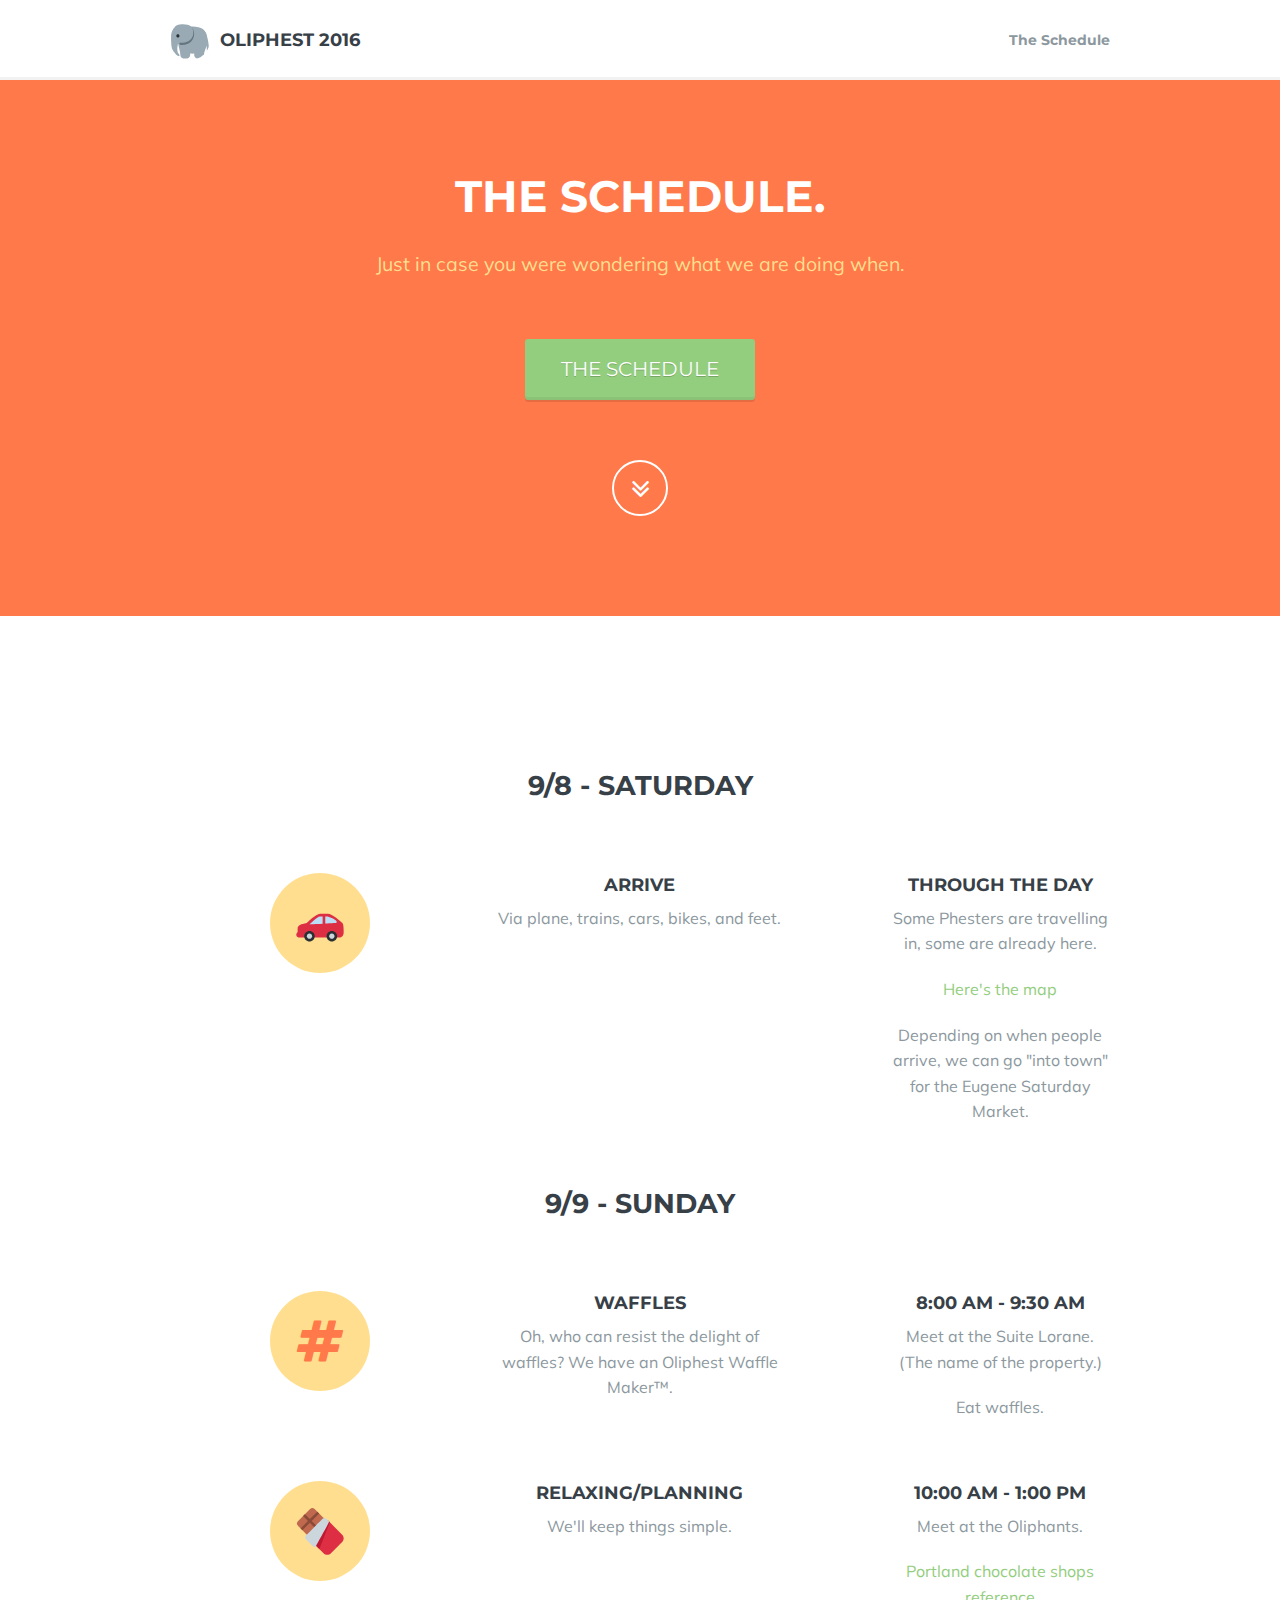
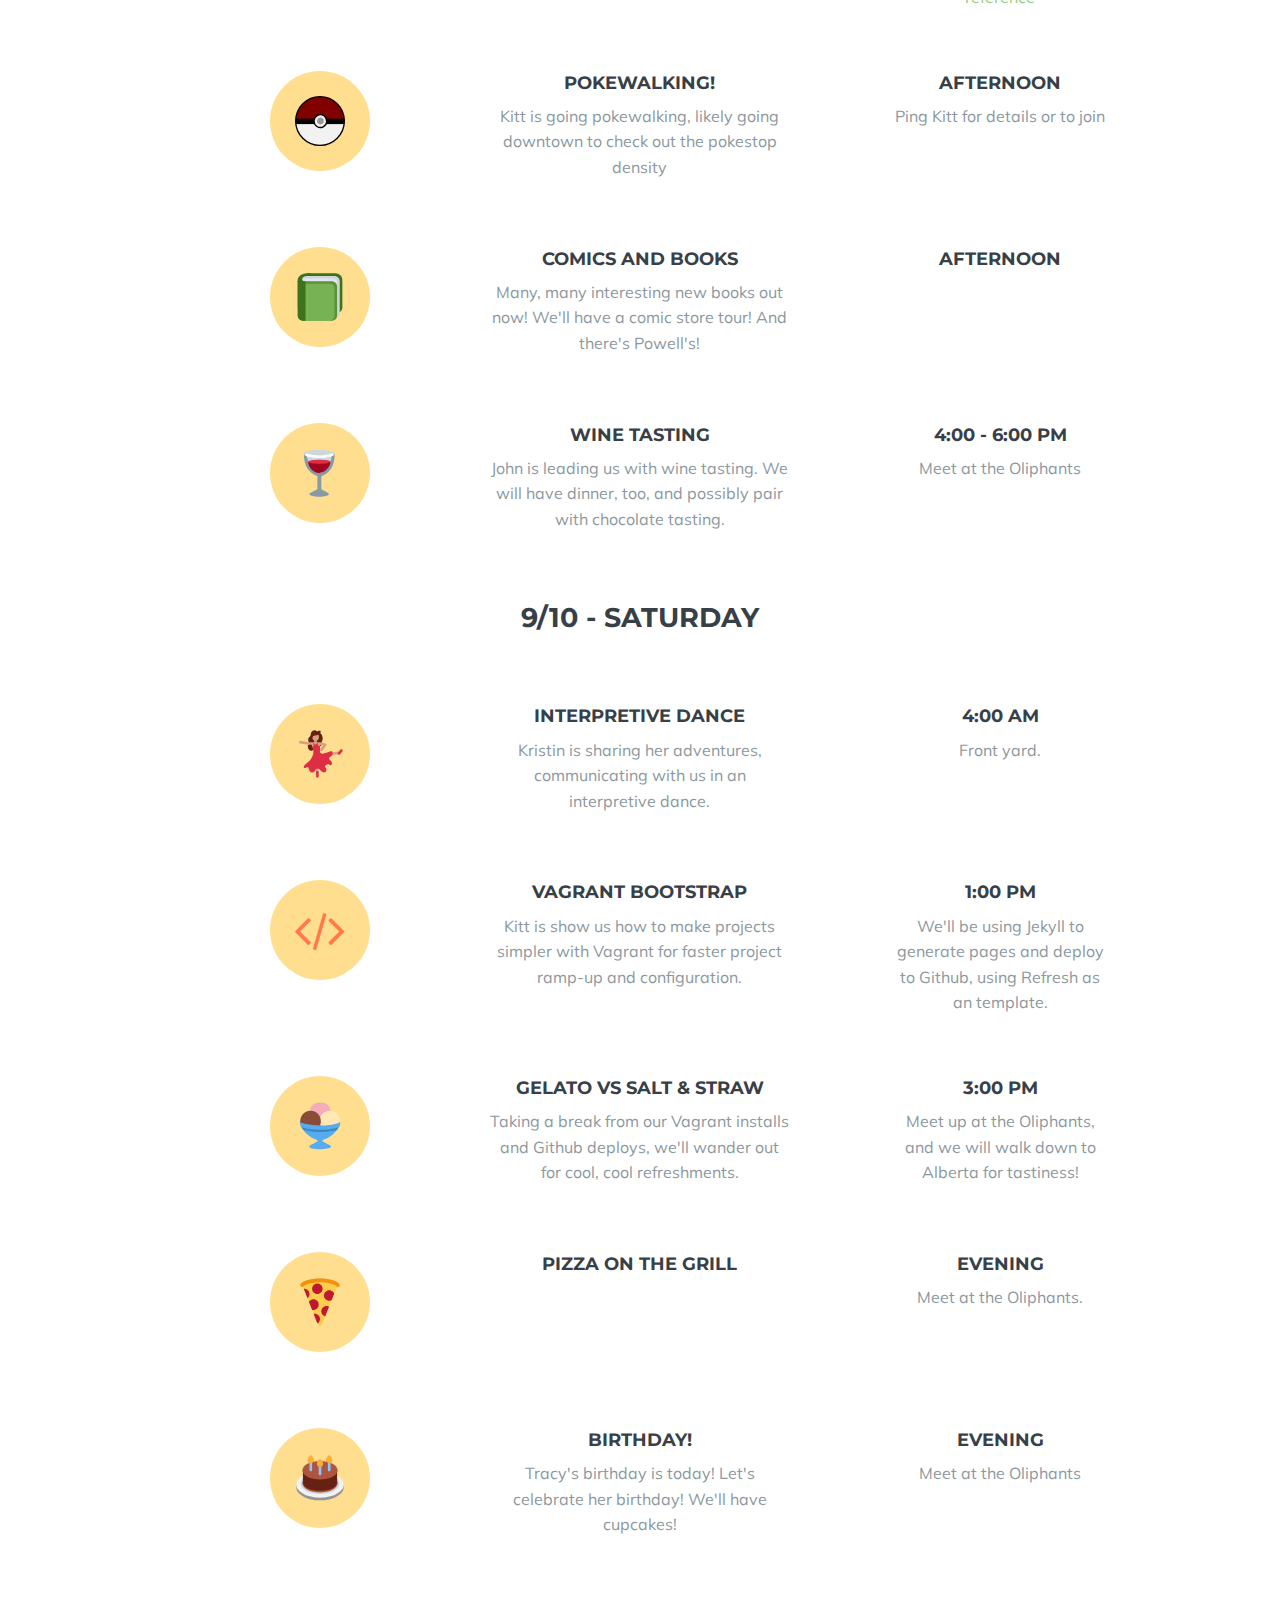
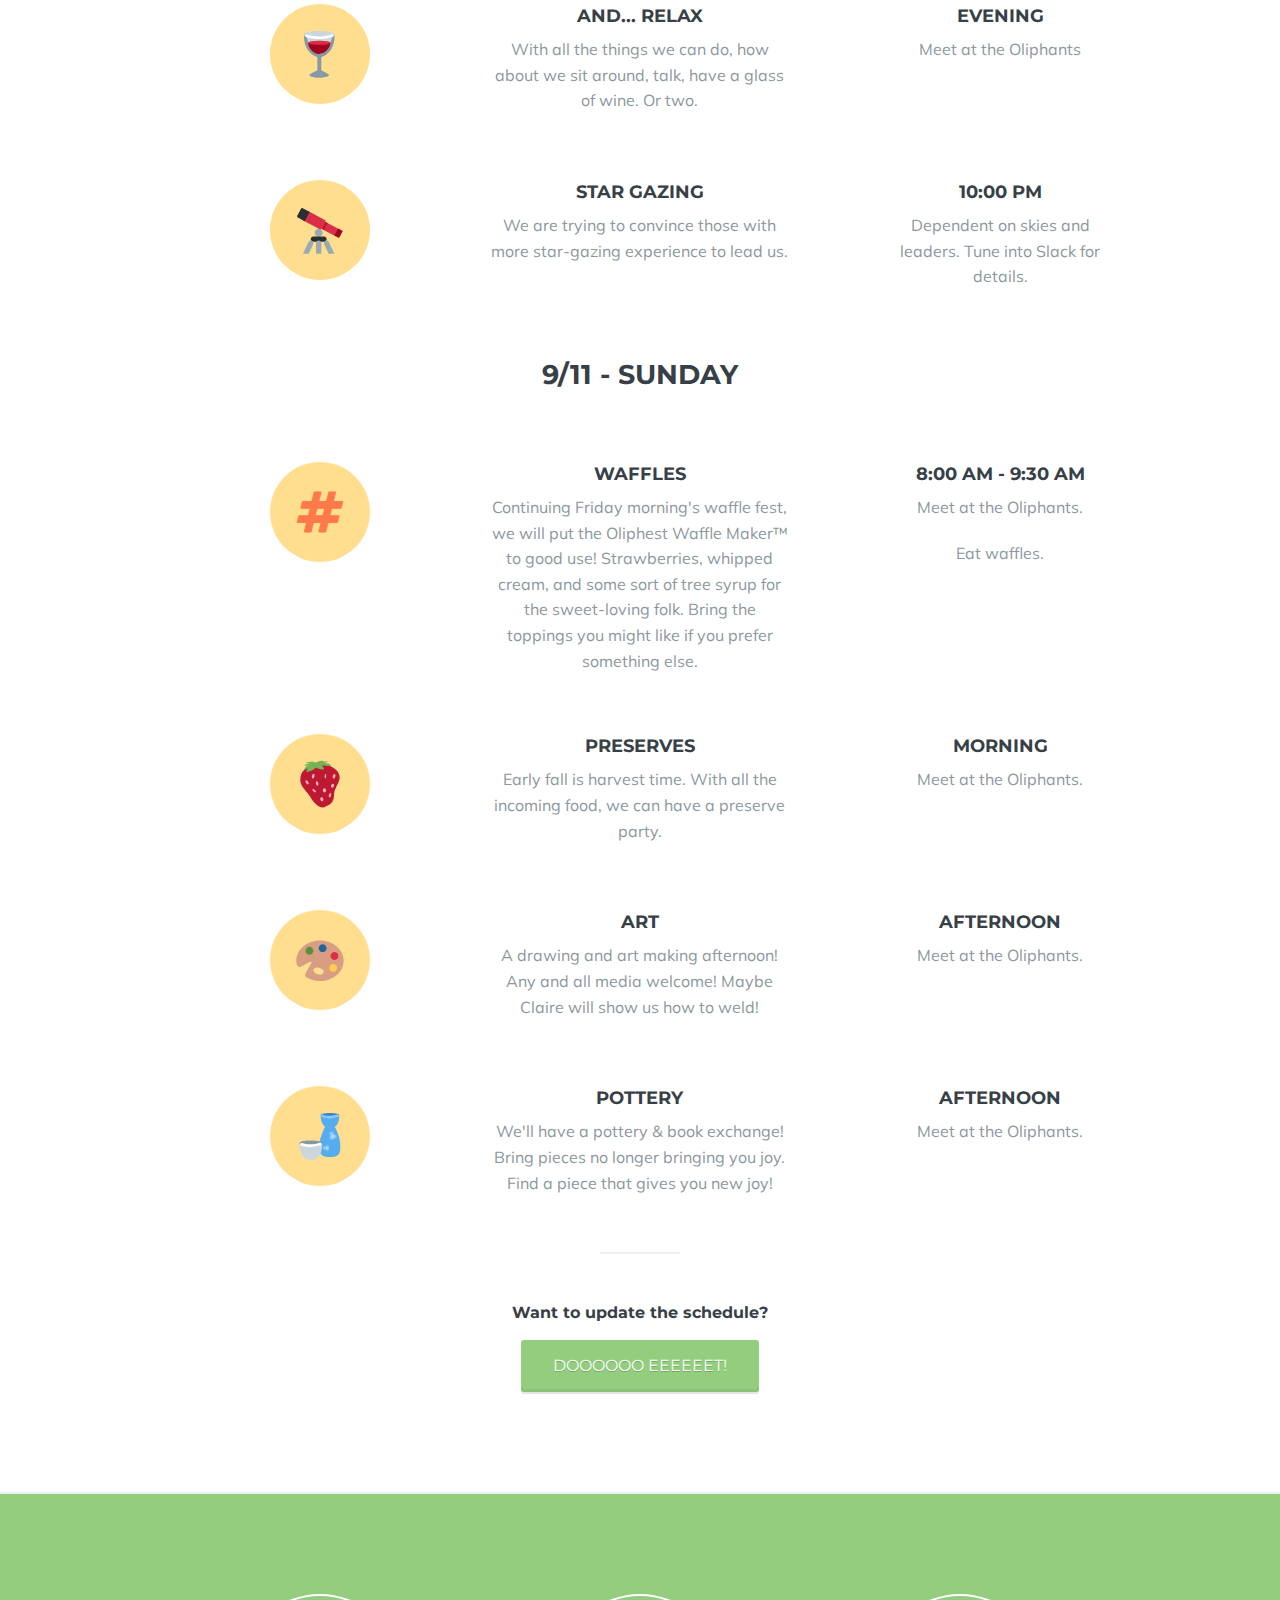
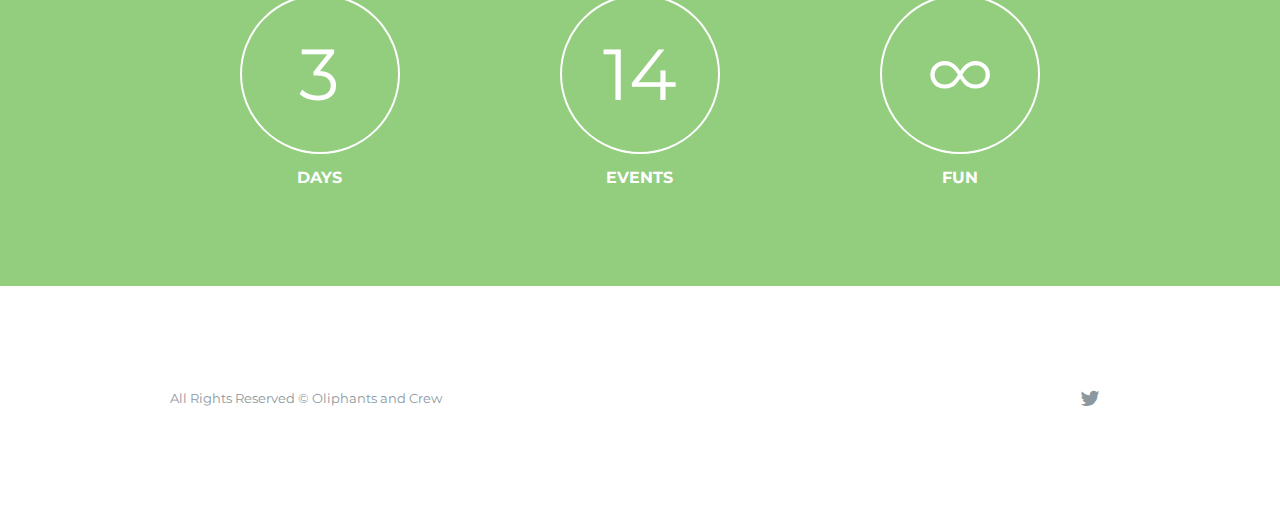
==== commit d5b5458d: "Update schedule.html" ====
--- a/schedule.html
+++ b/schedule.html
@@ -50,7 +50,7 @@
   <section id="schedule" class="section services text-center">
     <div class="row">
       <div class="medium-12 columns space-up">
-        <h3>9/8 - Thursday Evening</h3>
+        <h3>9/8 - Saturday</h3>
       </div>
     </div>
 
@@ -65,31 +65,16 @@
         <p>Via plane, trains, cars, bikes, and feet.</p>
       </div>
       <div class="medium-3 columns space-up">
-        <h5>Evening</h5>
+        <h5>Through the day</h5>
         <p>Some Phesters are travelling in, some are already here.</p>
-      </div>
-    </div>
-
-    <div class="row">
-      <div class="medium-4 columns space-up">
-        <div class="round-icon">
-          <span class="fa tw tw-airplane"></span>
-        </div>
-      </div>
-      <div class="medium-4 columns space-up">
-        <h5>Arrive</h5>
-        <p>Yep, still arriving.</p>
-      </div>
-      <div class="medium-3 columns space-up">
-        <h5>Night</h5>
-        <p>Keeping the schedule real for those arriving even later.</p>
-      </div>
-    </div>
-
+        <p><a href="https://goo.gl/maps/hn1XAhZgjCF2">Here's the map</a></p>
+        <p>Depending on when people arrive, we can go "into town" for the Eugene Saturday Market.</p>
+      </div>
+    </div>
 
     <div class="row">
       <div class="medium-12 columns space-up">
-        <h3>9/9 - Friday</h3>
+        <h3>9/9 - Sunday</h3>
         <p></p>
       </div>
     </div>
@@ -102,11 +87,11 @@
       </div>
       <div class="medium-4 columns space-up">
         <h5>Waffles</h5>
-        <p>Oh, who can resist the delight of waffles?  We have an Oliphest Waffle Maker&trade;.  Kitt will bring strawberries and whipped cream.  Bring the other toppings you might like for breakfast.</p>
+        <p>Oh, who can resist the delight of waffles?  We have an Oliphest Waffle Maker&trade;.</p>
       </div>
       <div class="medium-3 columns space-up">
         <h5>8:00 am - 9:30 am</h5>
-        <p>Meet at the Oliphants.</p>
+        <p>Meet at the Suite Lorane. (The name of the property.)</p>
         <p>Eat waffles.</p>
       </div>
     </div>
@@ -118,8 +103,8 @@
         </div>
       </div>
       <div class="medium-4 columns space-up">
-        <h5>Chocolate</h5>
-        <p>Starting Friday's festivities off right, we'll head out after waffles for a chocolate tour.  On the list is <a href="http://themeadow.com/" target="_blank">The Meadow</a>, <a href="http://www.almachocolate.com/" target="_blank">Alma</a>, and <a href="https://cacaodrinkchocolate.com/" target="_blank">Cacao</a>, grabbing lunch before we return.</p>
+        <h5>Relaxing/Planning</h5>
+        <p>We'll keep things simple.</p>
       </div>
       <div class="medium-3 columns space-up">
         <h5>10:00 am - 1:00 pm</h5>
